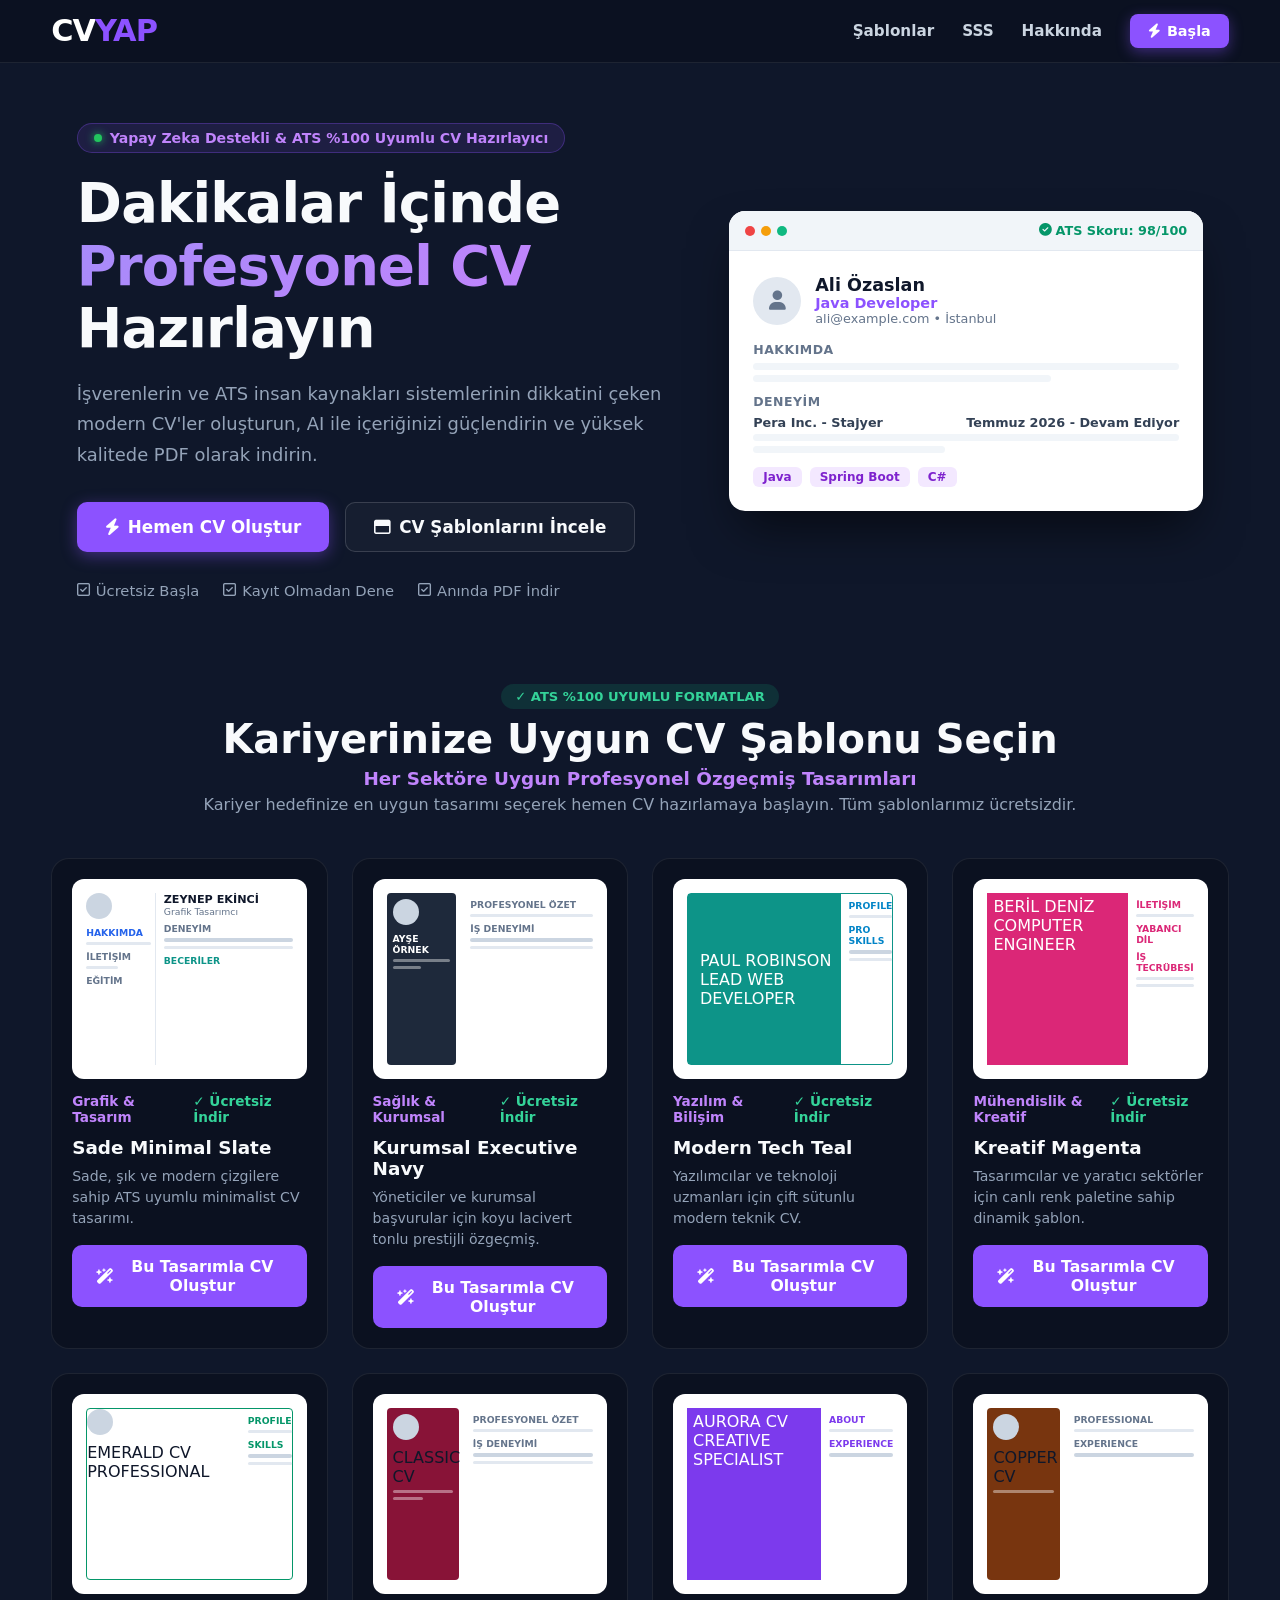
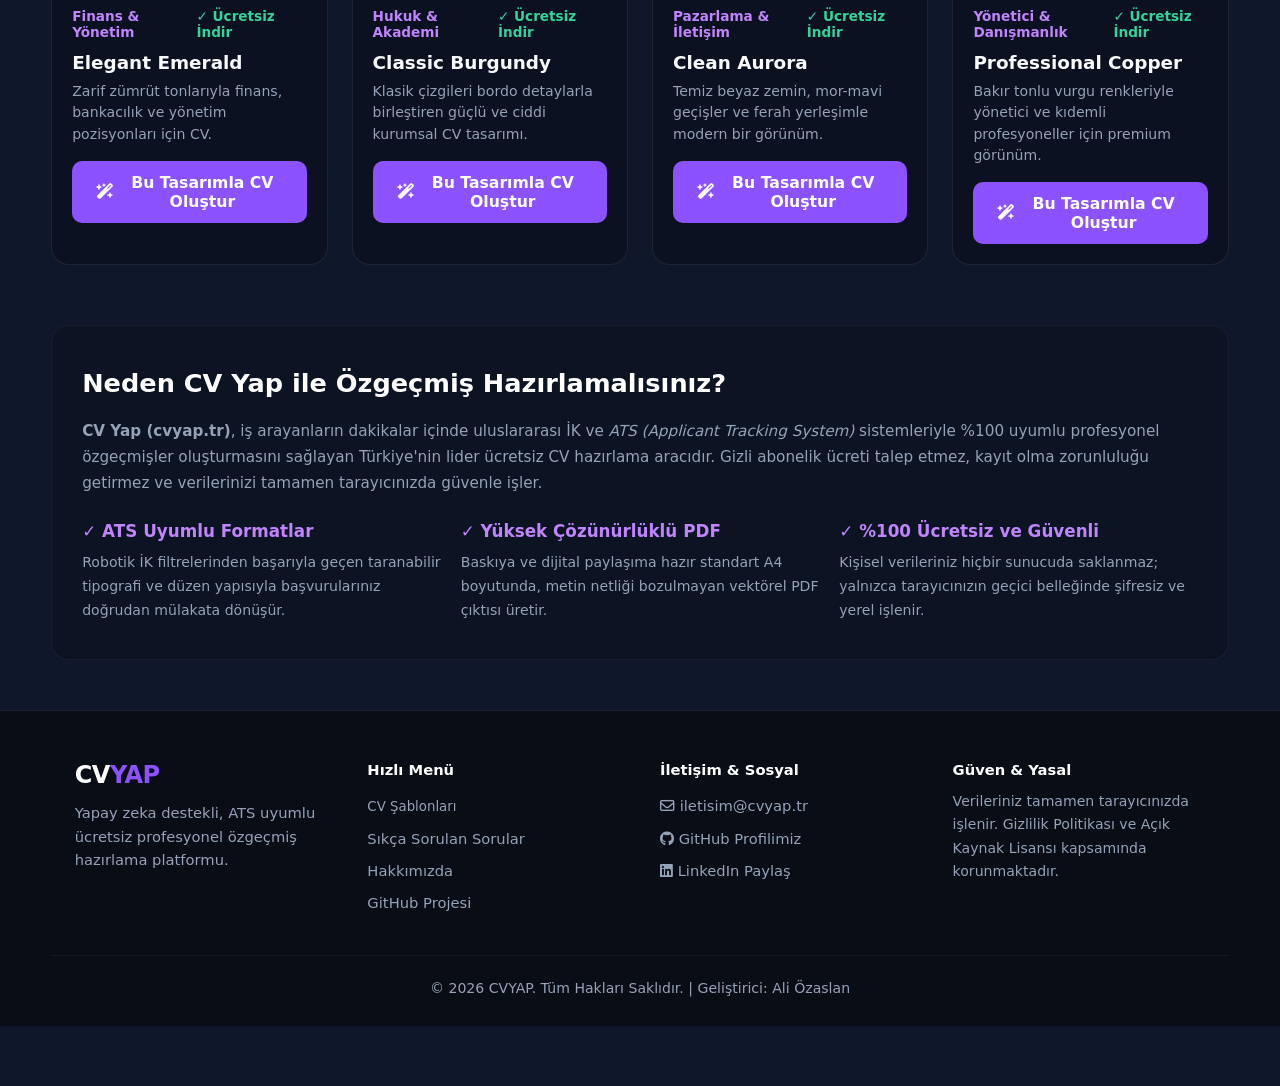
==== index.html @ e8593685 "1" ====
<html lang="tr" style="scroll-behavior: smooth;">
<head>
    <!-- Google Analytics (GA4) -->
    <script async src="https://www.googletagmanager.com/gtag/js?id=G-HSZXR4B0NV"></script>
    <script>
        window.dataLayer = window.dataLayer || [];
        function gtag(){dataLayer.push(arguments);}
        gtag('js', new Date());

        gtag('config', 'G-HSZXR4B0NV');
    </script>
    <meta charset="UTF-8">
    <meta name="viewport" content="width=device-width, initial-scale=1.0">

    <!-- GOOGLE SEO TITLE -->
    <title>CV Yap - Ücretsiz ve ATS Uyumlu Profesyonel CV Hazırlama Aracı</title>

    <!-- Favicon & App Icons -->
    <link rel="icon" type="image/png" sizes="32x32" href="logo.png?v=2055">
    <link rel="icon" type="image/png" sizes="16x16" href="logo.png?v=2055">
    <link rel="shortcut icon" href="logo.png?v=2055">
    <link rel="apple-touch-icon" sizes="180x180" href="logo.png?v=2055">

    <!-- TEMEL META & GOOGLE BOT ETİKETLERİ -->
    <meta name="description" content="CV Yap ile dakikalar içinde ATS uyumlu, modern ve profesyonel CV hazırlayın. Tamamen ücretsiz 8 farklı şablonu seçin, bilgilerinizi girin ve yüksek kalitede PDF olarak indirin.">
    <meta name="keywords" content="cv yap, cv hazırla, cv oluşturucu, ücretsiz cv hazırlama, ats uyumlu cv, özgeçmiş oluşturucu, online cv yapma, pdf cv indir, ücretsiz özgeçmiş şablonları">
    <meta name="author" content="Ali Özaslan">
    <meta name="robots" content="index, follow, max-image-preview:large, max-snippet:-1, max-video-preview:-1">
    <link rel="canonical" href="https://cvyap.tr/">

    <!-- DİL & COĞRAFİ KONUM ETİKETLERİ -->
    <meta name="language" content="Turkish">
    <meta name="geo.region" content="TR">
    <meta name="geo.placename" content="Turkey">

    <!-- OPEN GRAPH -->
    <meta property="og:type" content="website">
    <meta property="og:site_name" content="CVYAP">
    <meta property="og:title" content="CV Yap - Ücretsiz ve ATS Uyumlu Profesyonel CV Hazırlama Aracı">
    <meta property="og:description" content="Dakikalar içinde ATS uyumlu profesyonel CV'nizi ücretsiz oluşturun, canlı önizleyin ve anında yüksek çözünürlüklü PDF olarak indirin.">
    <meta property="og:url" content="https://cvyap.tr/">
    <meta property="og:image" content="https://cvyap.tr/logo.png?v=2055">
    <meta property="og:image:width" content="512">
    <meta property="og:image:height" content="512">
    <meta property="og:locale" content="tr_TR">

    <!-- TWITTER CARD -->
    <meta name="twitter:card" content="summary_large_image">
    <meta name="twitter:site" content="@cvyap">
    <meta name="twitter:title" content="CV Yap - Ücretsiz Profesyonel CV Oluşturucu">
    <meta name="twitter:description" content="Kayıt olmadan, tamamen ücretsiz ATS uyumlu profesyonel CV hazırlayın ve PDF indirin.">
    <meta name="twitter:image" content="https://cvyap.tr/logo.png?v=2055">

    <!-- JSON-LD -->
    <script type="application/ld+json">
        {
            "@context": "https://schema.org",
            "@graph": [
                {
                    "@type": "WebSite",
                    "@id": "https://cvyap.tr/#website",
                    "url": "https://cvyap.tr/",
                    "name": "CV Yap",
                    "alternateName": ["CVYAP", "CV Hazırla", "CV Oluşturucu"],
                    "description": "ATS uyumlu, modern ve ücretsiz profesyonel özgeçmiş hazırlama platformu.",
                    "inLanguage": "tr-TR"
                },
                {
                    "@type": "WebApplication",
                    "@id": "https://cvyap.tr/#webapp",
                    "name": "CV Yap - Online CV Hazırlama Aracı",
                    "url": "https://cvyap.tr/",
                    "applicationCategory": "BusinessApplication",
                    "operatingSystem": "All",
                    "browserRequirements": "Requires JavaScript. Requires HTML5.",
                    "offers": {
                        "@type": "Offer",
                        "price": "0",
                        "priceCurrency": "TRY"
                    },
                    "aggregateRating": {
                        "@type": "AggregateRating",
                        "ratingValue": "4.9",
                        "reviewCount": "128",
                        "bestRating": "5",
                        "worstRating": "1"
                    },
                    "author": {
                        "@type": "Person",
                        "name": "Ali Özaslan",
                        "url": "https://cvyap.tr/about.html"
                    }
                },
                {
                    "@type": "BreadcrumbList",
                    "itemListElement": [
                        {
                            "@type": "ListItem",
                            "position": 1,
                            "name": "Ana Sayfa",
                            "item": "https://cvyap.tr/"
                        },
                        {
                            "@type": "ListItem",
                            "position": 2,
                            "name": "CV Şablonları",
                            "item": "https://cvyap.tr/#templatesSection"
                        },
                        {
                            "@type": "ListItem",
                            "position": 3,
                            "name": "Sıkça Sorulan Sorular",
                            "item": "https://cvyap.tr/sss.html"
                        },
                        {
                            "@type": "ListItem",
                            "position": 4,
                            "name": "Hakkımızda",
                            "item": "https://cvyap.tr/about.html"
                        }
                    ]
                }
            ]
        }
    </script>

    <!-- CSS & Kütüphaneler (v=2057 ile kesin cache kırma) -->
    <link rel="stylesheet" href="style.css?v=2057">
    <link rel="stylesheet" href="https://cdnjs.cloudflare.com/ajax/libs/font-awesome/6.5.2/css/all.min.css">
    <script src="https://cdnjs.cloudflare.com/ajax/libs/html2pdf.js/0.10.1/html2pdf.bundle.min.js" defer></script>
</head>
<body>

<!-- SAYFA 1: AÇILIŞ VE ŞABLON EKRANI (LANDING PAGE) -->
<section class="landing-page active" id="landingPage">

    <!-- ÜST HEADER -->
    <header style="width: 100%; border-bottom: 1px solid rgba(255, 255, 255, 0.08); background: rgba(11, 17, 32, 0.85); backdrop-filter: blur(12px); position: sticky; top: 0; z-index: 100;">
        <div style="max-width: 1600px; width: 96%; margin: 0 auto; padding: 14px 2%; display: flex; align-items: center; justify-content: space-between;">

            <!-- Sol: CVYAP Logosu -->
            <a href="https://cvyap.tr/" style="display: flex; align-items: center; text-decoration: none; letter-spacing: -1px; line-height: 1;" title="CV Yap Ana Sayfa">
                <span style="font-size: 1.9rem; font-weight: 900; color: #ffffff;">CV</span>
                <span style="font-size: 1.9rem; font-weight: 900; color: #8c52ff;">YAP</span>
            </a>

            <!-- Sağ: Menü ve Başla Butonu -->
            <nav style="display: flex; align-items: center; gap: 28px;" aria-label="Ana Menü">
                <button type="button" onclick="document.getElementById('templatesSection').scrollIntoView({behavior: 'smooth'})" style="background: none; border: none; color: #cbd5e1; font-size: 0.95rem; font-weight: 600; cursor: pointer; transition: 0.2s; padding: 0;">Şablonlar</button>
                <a href="sss.html" style="color: #cbd5e1; text-decoration: none; font-size: 0.95rem; font-weight: 600; transition: 0.2s;">SSS</a>
                <a href="about.html" style="color: #cbd5e1; text-decoration: none; font-size: 0.95rem; font-weight: 600; transition: 0.2s;">Hakkında</a>
                <button type="button" onclick="document.getElementById('templatesSection').scrollIntoView({behavior: 'smooth'})" style="display: inline-flex; align-items: center; gap: 6px; padding: 9px 18px; border-radius: 8px; background: #8c52ff; color: #ffffff; font-size: 0.9rem; font-weight: 700; border: none; cursor: pointer; box-shadow: 0 4px 14px rgba(140, 82, 255, 0.4);">
                    <i class="fa-solid fa-bolt" aria-hidden="true"></i> Başla
                </button>
            </nav>

        </div>
    </header>

    <!-- HERO ALANI -->
    <main class="hero-section">
        <div class="hero-container">
            <div class="hero-left">
                <div class="hero-badge">
                    <span class="pulse-dot"></span> Yapay Zeka Destekli & ATS %100 Uyumlu CV Hazırlayıcı
                </div>
                <h1>Dakikalar İçinde<br><span class="text-gradient">Profesyonel CV</span><br>Hazırlayın</h1>
                <p class="hero-desc">İşverenlerin ve ATS insan kaynakları sistemlerinin dikkatini çeken modern CV'ler oluşturun, AI ile içeriğinizi güçlendirin ve yüksek kalitede PDF olarak indirin.</p>

                <div class="hero-buttons">
                    <button class="btn btn-primary btn-large" id="btnStartNow" aria-label="Hemen CV Oluşturmaya Başla">
                        <i class="fa-solid fa-bolt" aria-hidden="true"></i> Hemen CV Oluştur
                    </button>
                    <button type="button" class="btn btn-outline btn-large" onclick="document.getElementById('templatesSection').scrollIntoView({behavior: 'smooth'})" aria-label="Ücretsiz CV Şablonlarını İncele">
                        <i class="fa-regular fa-window-maximize" aria-hidden="true"></i> CV Şablonlarını İncele
                    </button>
                </div>

                <div class="hero-features">
                    <span><i class="fa-regular fa-square-check" aria-hidden="true"></i> Ücretsiz Başla</span>
                    <span><i class="fa-regular fa-square-check" aria-hidden="true"></i> Kayıt Olmadan Dene</span>
                    <span><i class="fa-regular fa-square-check" aria-hidden="true"></i> Anında PDF İndir</span>
                </div>
            </div>

            <div class="hero-right">
                <div class="mockup-window" aria-label="Örnek ATS Uyumlu CV Tasarımı">
                    <div class="mockup-header">
                        <div class="window-controls">
                            <span class="dot red"></span>
                            <span class="dot yellow"></span>
                            <span class="dot green"></span>
                        </div>
                        <div class="ats-badge-mini"><i class="fa-solid fa-check-circle" aria-hidden="true"></i> ATS Skoru: 98/100</div>
                    </div>
                    <div class="mockup-body">
                        <div class="m-profile">
                            <div class="m-avatar"><i class="fa-solid fa-user" aria-hidden="true"></i></div>
                            <div class="m-info">
                                <h4>Ali Özaslan</h4>
                                <p>Java Developer</p>
                                <span class="m-contact">ali@example.com • İstanbul</span>
                            </div>
                        </div>
                        <div class="m-section">
                            <h5>HAKKIMDA</h5>
                            <div class="m-line full"></div>
                            <div class="m-line partial"></div>
                        </div>
                        <div class="m-section">
                            <h5>DENEYİM</h5>
                            <div class="m-exp">
                                <span class="m-company">Pera Inc. - Stajyer</span>
                                <span class="m-date">Temmuz 2026 - Devam Ediyor</span>
                            </div>
                            <div class="m-line full"></div>
                            <div class="m-line partial-small"></div>
                        </div>
                        <div class="m-tags">
                            <span>Java</span><span>Spring Boot</span><span>C#</span>
                        </div>
                    </div>
                </div>
            </div>
        </div>
    </main>

    <!-- ŞABLON SEÇİM ALANI -->
    <section class="templates-section" id="templatesSection" aria-label="Ücretsiz Profesyonel CV Şablonları">
        <div class="landing-header">
            <span class="badge">✓ ATS %100 UYUMLU FORMATLAR</span>
            <h2>Kariyerinize Uygun CV Şablonu Seçin</h2>
            <p class="subtitle">Her Sektöre Uygun Profesyonel Özgeçmiş Tasarımları</p>
            <p class="desc">Kariyer hedefinize en uygun tasarımı seçerek hemen CV hazırlamaya başlayın. Tüm şablonlarımız ücretsizdir.</p>
        </div>

        <div class="template-grid">
            <!-- Şablon 1: Minimal Slate -->
            <article class="template-card" data-template="minimal-slate">
                <div class="card-preview slate-preview-mini">
                    <div class="m-card-inner">
                        <div class="m-left-col">
                            <div class="m-circle-avatar"></div>
                            <div class="m-title-block blue">HAKKIMDA</div>
                            <div class="m-stub-line"></div>
                            <div class="m-title-block">İLETİŞİM</div>
                            <div class="m-stub-line short"></div>
                            <div class="m-title-block">EĞİTİM</div>
                        </div>
                        <div class="m-right-col">
                            <div class="m-name-title">
                                <span class="m-name">ZEYNEP EKİNCİ</span>
                                <span class="m-role">Grafik Tasarımcı</span>
                            </div>
                            <div class="m-title-block">DENEYİM</div>
                            <div class="m-stub-line bold"></div>
                            <div class="m-stub-line"></div>
                            <div class="m-title-block teal">BECERİLER</div>
                            <div class="m-bar-group">
                                <div class="m-bar teal"></div>
                                <div class="m-bar teal"></div>
                            </div>
                        </div>
                    </div>
                </div>
                <div class="card-meta">
                    <span class="meta-tag">Grafik & Tasarım</span>
                    <span class="meta-status free">✓ Ücretsiz İndir</span>
                </div>
                <div class="card-info">
                    <h3>Sade Minimal Slate</h3>
                    <p>Sade, şık ve modern çizgilere sahip ATS uyumlu minimalist CV tasarımı.</p>
                    <button class="btn btn-select btn-gradient-purple" aria-label="Sade Minimal Slate ile CV Oluştur">
                        <i class="fa-solid fa-wand-magic-sparkles" aria-hidden="true"></i> Bu Tasarımla CV Oluştur
                    </button>
                </div>
            </article>

            <!-- Şablon 2: Executive Navy -->
            <article class="template-card" data-template="corporate-navy">
                <div class="card-preview navy-preview-mini">
                    <div class="m-card-inner">
                        <div class="m-dark-sidebar">
                            <div class="m-circle-avatar border"></div>
                            <span class="m-mini-name">AYŞE ÖRNEK</span>
                            <div class="m-stub-line light"></div>
                            <div class="m-stub-line light short"></div>
                        </div>
                        <div class="m-light-content">
                            <div class="m-title-block blue-underline">PROFESYONEL ÖZET</div>
                            <div class="m-stub-line"></div>
                            <div class="m-title-block blue-underline">İŞ DENEYİMİ</div>
                            <div class="m-stub-line bold"></div>
                            <div class="m-stub-line"></div>
                        </div>
                    </div>
                </div>
                <div class="card-meta">
                    <span class="meta-tag">Sağlık & Kurumsal</span>
                    <span class="meta-status free">✓ Ücretsiz İndir</span>
                </div>
                <div class="card-info">
                    <h3>Kurumsal Executive Navy</h3>
                    <p>Yöneticiler ve kurumsal başvurular için koyu lacivert tonlu prestijli özgeçmiş.</p>
                    <button class="btn btn-select btn-gradient-purple" aria-label="Kurumsal Executive Navy ile CV Oluştur">
                        <i class="fa-solid fa-wand-magic-sparkles" aria-hidden="true"></i> Bu Tasarımla CV Oluştur
                    </button>
                </div>
            </article>

            <!-- Şablon 3: Modern Tech Teal -->
            <article class="template-card" data-template="modern-tech">
                <div class="card-preview tech-preview-mini">
                    <div class="m-card-inner bordered-teal">
                        <div class="m-top-bar-teal">
                            <div class="m-avatar-square"></div>
                            <div class="m-top-info">
                                <span class="m-name white">PAUL ROBINSON</span>
                                <span class="m-role cyan">LEAD WEB DEVELOPER</span>
                            </div>
                        </div>
                        <div class="m-bottom-split">
                            <div class="m-split-left">
                                <div class="m-title-block cyan">PROFILE</div>
                                <div class="m-stub-line"></div>
                                <div class="m-title-block cyan">PRO SKILLS</div>
                                <div class="m-bar-group">
                                    <div class="m-bar cyan"></div>
                                </div>
                            </div>
                            <div class="m-split-right">
                                <div class="m-stub-line bold"></div>
                                <div class="m-stub-line"></div>
                            </div>
                        </div>
                    </div>
                </div>
                <div class="card-meta">
                    <span class="meta-tag">Yazılım & Bilişim</span>
                    <span class="meta-status free">✓ Ücretsiz İndir</span>
                </div>
                <div class="card-info">
                    <h3>Modern Tech Teal</h3>
                    <p>Yazılımcılar ve teknoloji uzmanları için çift sütunlu modern teknik CV.</p>
                    <button class="btn btn-select btn-gradient-purple" aria-label="Modern Tech Teal ile CV Oluştur">
                        <i class="fa-solid fa-wand-magic-sparkles" aria-hidden="true"></i> Bu Tasarımla CV Oluştur
                    </button>
                </div>
            </article>

            <!-- Şablon 4: Kreatif Magenta -->
            <article class="template-card" data-template="creative-magenta">
                <div class="card-preview magenta-preview-mini">
                    <div class="m-card-inner">
                        <div class="m-top-header-magenta">
                            <span class="m-name white">BERİL DENİZ</span>
                            <span class="m-role light-pink">COMPUTER ENGINEER</span>
                            <div class="m-avatar-top-right"></div>
                        </div>
                        <div class="m-magenta-body">
                            <div class="m-mag-left">
                                <div class="m-title-block pink">İLETİŞİM</div>
                                <div class="m-stub-line pink"></div>
                                <div class="m-title-block pink">YABANCI DİL</div>
                            </div>
                            <div class="m-mag-right">
                                <div class="m-title-block pink">İŞ TECRÜBESİ</div>
                                <div class="m-stub-line"></div>
                                <div class="m-stub-line"></div>
                            </div>
                        </div>
                    </div>
                </div>
                <div class="card-meta">
                    <span class="meta-tag">Mühendislik & Kreatif</span>
                    <span class="meta-status free">✓ Ücretsiz İndir</span>
                </div>
                <div class="card-info">
                    <h3>Kreatif Magenta</h3>
                    <p>Tasarımcılar ve yaratıcı sektörler için canlı renk paletine sahip dinamik şablon.</p>
                    <button class="btn btn-select btn-gradient-purple" aria-label="Kreatif Magenta ile CV Oluştur">
                        <i class="fa-solid fa-wand-magic-sparkles" aria-hidden="true"></i> Bu Tasarımla CV Oluştur
                    </button>
                </div>
            </article>

            <!-- Şablon 5: Elegant Emerald -->
            <article class="template-card" data-template="elegant-emerald">
                <div class="card-preview emerald-preview-mini">
                    <div class="m-card-inner bordered-emerald">
                        <div class="m-top-bar-emerald">
                            <div class="m-circle-avatar emerald"></div>
                            <div class="m-top-info">
                                <span class="m-name emerald-dark">EMERALD CV</span>
                                <span class="m-role emerald-light">PROFESSIONAL</span>
                            </div>
                        </div>
                        <div class="m-bottom-split">
                            <div class="m-split-left">
                                <div class="m-title-block emerald">PROFILE</div>
                                <div class="m-stub-line"></div>
                                <div class="m-title-block emerald">SKILLS</div>
                                <div class="m-bar-group"><div class="m-bar emerald"></div></div>
                            </div>
                            <div class="m-split-right">
                                <div class="m-stub-line bold"></div>
                                <div class="m-stub-line"></div>
                            </div>
                        </div>
                    </div>
                </div>
                <div class="card-meta">
                    <span class="meta-tag">Finans & Yönetim</span>
                    <span class="meta-status free">✓ Ücretsiz İndir</span>
                </div>
                <div class="card-info">
                    <h3>Elegant Emerald</h3>
                    <p>Zarif zümrüt tonlarıyla finans, bankacılık ve yönetim pozisyonları için CV.</p>
                    <button class="btn btn-select btn-gradient-purple" aria-label="Elegant Emerald ile CV Oluştur">
                        <i class="fa-solid fa-wand-magic-sparkles" aria-hidden="true"></i> Bu Tasarımla CV Oluştur
                    </button>
                </div>
            </article>

            <!-- Şablon 6: Classic Burgundy -->
            <article class="template-card" data-template="classic-burgundy">
                <div class="card-preview burgundy-preview-mini">
                    <div class="m-card-inner">
                        <div class="m-burgundy-sidebar">
                            <div class="m-circle-avatar border"></div>
                            <span class="m-mini-name">CLASSIC CV</span>
                            <div class="m-stub-line light"></div>
                            <div class="m-stub-line light short"></div>
                        </div>
                        <div class="m-light-content">
                            <div class="m-title-block burgundy-underline">PROFESYONEL ÖZET</div>
                            <div class="m-stub-line"></div>
                            <div class="m-title-block burgundy-underline">İŞ DENEYİMİ</div>
                            <div class="m-stub-line bold"></div>
                            <div class="m-stub-line"></div>
                        </div>
                    </div>
                </div>
                <div class="card-meta">
                    <span class="meta-tag">Hukuk & Akademi</span>
                    <span class="meta-status free">✓ Ücretsiz İndir</span>
                </div>
                <div class="card-info">
                    <h3>Classic Burgundy</h3>
                    <p>Klasik çizgileri bordo detaylarla birleştiren güçlü ve ciddi kurumsal CV tasarımı.</p>
                    <button class="btn btn-select btn-gradient-purple" aria-label="Classic Burgundy ile CV Oluştur">
                        <i class="fa-solid fa-wand-magic-sparkles" aria-hidden="true"></i> Bu Tasarımla CV Oluştur
                    </button>
                </div>
            </article>

            <!-- Şablon 7: Clean Aurora -->
            <article class="template-card" data-template="clean-aurora">
                <div class="card-preview aurora-preview-mini">
                    <div class="m-card-inner">
                        <div class="m-top-header-aurora">
                            <span class="m-name white">AURORA CV</span>
                            <span class="m-role light-purple">CREATIVE SPECIALIST</span>
                            <div class="m-avatar-top-right"></div>
                        </div>
                        <div class="m-aurora-body">
                            <div class="m-mag-left">
                                <div class="m-title-block aurora">ABOUT</div>
                                <div class="m-stub-line"></div>
                            </div>
                            <div class="m-mag-right">
                                <div class="m-title-block aurora">EXPERIENCE</div>
                                <div class="m-stub-line bold"></div>
                            </div>
                        </div>
                    </div>
                </div>
                <div class="card-meta">
                    <span class="meta-tag">Pazarlama & İletişim</span>
                    <span class="meta-status free">✓ Ücretsiz İndir</span>
                </div>
                <div class="card-info">
                    <h3>Clean Aurora</h3>
                    <p>Temiz beyaz zemin, mor-mavi geçişler ve ferah yerleşimle modern bir görünüm.</p>
                    <button class="btn btn-select btn-gradient-purple" aria-label="Clean Aurora ile CV Oluştur">
                        <i class="fa-solid fa-wand-magic-sparkles" aria-hidden="true"></i> Bu Tasarımla CV Oluştur
                    </button>
                </div>
            </article>

            <!-- Şablon 8: Professional Copper -->
            <article class="template-card" data-template="professional-copper">
                <div class="card-preview copper-preview-mini">
                    <div class="m-card-inner">
                        <div class="m-copper-sidebar">
                            <div class="m-circle-avatar border"></div>
                            <span class="m-mini-name">COPPER CV</span>
                            <div class="m-stub-line light"></div>
                        </div>
                        <div class="m-light-content">
                            <div class="m-title-block copper-underline">PROFESSIONAL</div>
                            <div class="m-stub-line"></div>
                            <div class="m-title-block copper-underline">EXPERIENCE</div>
                            <div class="m-stub-line bold"></div>
                        </div>
                    </div>
                </div>
                <div class="card-meta">
                    <span class="meta-tag">Yönetici & Danışmanlık</span>
                    <span class="meta-status free">✓ Ücretsiz İndir</span>
                </div>
                <div class="card-info">
                    <h3>Professional Copper</h3>
                    <p>Bakır tonlu vurgu renkleriyle yönetici ve kıdemli profesyoneller için premium görünüm.</p>
                    <button class="btn btn-select btn-gradient-purple" aria-label="Professional Copper ile CV Oluştur">
                        <i class="fa-solid fa-wand-magic-sparkles" aria-hidden="true"></i> Bu Tasarımla CV Oluştur
                    </button>
                </div>
            </article>
        </div>
    </section>

    <!-- GOOGLE İÇİN SEO REHBER ALANI -->
    <section style="max-width: 1600px; width: 96%; margin: 60px auto 40px; padding: 0 2%; color: #94a3b8; font-size: 0.95rem; line-height: 1.7;" aria-label="CV Hazırlama Rehberi">
        <div style="background: rgba(11, 17, 32, 0.6); border: 1px solid rgba(255, 255, 255, 0.05); border-radius: 18px; padding: 36px 30px;">
            <h2 style="font-size: 1.6rem; color: #ffffff; margin-bottom: 14px; font-weight: 800;">Neden CV Yap ile Özgeçmiş Hazırlamalısınız?</h2>
            <p style="margin-bottom: 16px;">
                <strong>CV Yap (cvyap.tr)</strong>, iş arayanların dakikalar içinde uluslararası İK ve <em>ATS (Applicant Tracking System)</em> sistemleriyle %100 uyumlu profesyonel özgeçmişler oluşturmasını sağlayan Türkiye'nin lider ücretsiz CV hazırlama aracıdır. Gizli abonelik ücreti talep etmez, kayıt olma zorunluluğu getirmez ve verilerinizi tamamen tarayıcınızda güvenle işler.
            </p>
            <div style="display: grid; grid-template-columns: repeat(auto-fit, minmax(280px, 1fr)); gap: 20px; margin-top: 20px;">
                <div>
                    <h3 style="color: #c084fc; font-size: 1.05rem; font-weight: 700; margin-bottom: 6px;">✓ ATS Uyumlu Formatlar</h3>
                    <p style="font-size: 0.88rem;">Robotik İK filtrelerinden başarıyla geçen taranabilir tipografi ve düzen yapısıyla başvurularınız doğrudan mülakata dönüşür.</p>
                </div>
                <div>
                    <h3 style="color: #c084fc; font-size: 1.05rem; font-weight: 700; margin-bottom: 6px;">✓ Yüksek Çözünürlüklü PDF</h3>
                    <p style="font-size: 0.88rem;">Baskıya ve dijital paylaşıma hazır standart A4 boyutunda, metin netliği bozulmayan vektörel PDF çıktısı üretir.</p>
                </div>
                <div>
                    <h3 style="color: #c084fc; font-size: 1.05rem; font-weight: 700; margin-bottom: 6px;">✓ %100 Ücretsiz ve Güvenli</h3>
                    <p style="font-size: 0.88rem;">Kişisel verileriniz hiçbir sunucuda saklanmaz; yalnızca tarayıcınızın geçici belleğinde şifresiz ve yerel işlenir.</p>
                </div>
            </div>
        </div>
    </section>

    <!-- ALT BİLGİ (FOOTER) -->
    <footer id="footerSection" style="background: #090d16; border-top: 1px solid rgba(255, 255, 255, 0.08); padding: 50px 4% 30px; color: #94a3b8; font-size: 0.92rem; margin-top: 50px;">
        <div style="max-width: 1600px; width: 96%; margin: 0 auto; display: grid; grid-template-columns: repeat(auto-fit, minmax(240px, 1fr)); gap: 40px; margin-bottom: 35px;">
            <div>
                <div style="font-size: 1.5rem; font-weight: 900; letter-spacing: -0.5px; margin-bottom: 12px;">
                    <span style="color: #ffffff;">CV</span><span style="color: #8c52ff;">YAP</span>
                </div>
                <p style="line-height: 1.6;">Yapay zeka destekli, ATS uyumlu ücretsiz profesyonel özgeçmiş hazırlama platformu.</p>
            </div>
            <div>
                <div style="font-weight: 700; color: #fff; margin-bottom: 12px;">Hızlı Menü</div>
                <ul style="list-style: none; padding: 0; line-height: 2.2;">
                    <li><button type="button" onclick="document.getElementById('templatesSection').scrollIntoView({behavior: 'smooth'})" style="background: none; border: none; color: #94a3b8; padding: 0; cursor: pointer;">CV Şablonları</button></li>
                    <li><a href="sss.html" style="color: #94a3b8; text-decoration: none;">Sıkça Sorulan Sorular</a></li>
                    <li><a href="about.html" style="color: #94a3b8; text-decoration: none;">Hakkımızda</a></li>
                    <li><a href="https://github.com/Aliiozaslann/cvolusturucu" target="_blank" rel="noopener noreferrer" style="color: #94a3b8; text-decoration: none;">GitHub Projesi</a></li>
                </ul>
            </div>
            <div>
                <div style="font-weight: 700; color: #fff; margin-bottom: 12px;">İletişim & Sosyal</div>
                <ul style="list-style: none; padding: 0; line-height: 2.2;">
                    <li><i class="fa-regular fa-envelope" aria-hidden="true"></i> iletisim@cvyap.tr</li>
                    <li><a href="https://github.com/Aliiozaslann" target="_blank" rel="noopener noreferrer" style="color: #94a3b8; text-decoration: none;"><i class="fa-brands fa-github" aria-hidden="true"></i> GitHub Profilimiz</a></li>
                    <li><a href="https://www.linkedin.com" target="_blank" rel="noopener noreferrer" style="color: #94a3b8; text-decoration: none;"><i class="fa-brands fa-linkedin" aria-hidden="true"></i> LinkedIn Paylaş</a></li>
                </ul>
            </div>
            <div>
                <div style="font-weight: 700; color: #fff; margin-bottom: 12px;">Güven & Yasal</div>
                <p style="font-size: 0.88rem; line-height: 1.65;">Verileriniz tamamen tarayıcınızda işlenir. Gizlilik Politikası ve Açık Kaynak Lisansı kapsamında korunmaktadır.</p>
            </div>
        </div>
        <div style="border-top: 1px solid rgba(255,255,255,0.05); padding-top: 24px; text-align: center; font-size: 0.88rem;">
            &copy; 2026 CVYAP. Tüm Hakları Saklıdır. | Geliştirici: Ali Özaslan
        </div>
    </footer>
</section>

<!-- SAYFA 2: EDİTÖR ÇALIŞMA ALANI -->
<main class="workspace" id="editorWorkspace">
    <aside class="editor-panel">
        <div class="panel-header">
            <!-- ANA SAYFAYA DÖNÜŞ BUTONU -->
            <div style="display: flex; align-items: center; justify-content: space-between; margin-bottom: 14px;">
                <button type="button" id="btnBackToHome" style="background: rgba(255, 255, 255, 0.06); border: 1px solid rgba(255, 255, 255, 0.12); color: #cbd5e1; padding: 6px 14px; border-radius: 8px; font-size: 0.84rem; font-weight: 600; cursor: pointer; display: inline-flex; align-items: center; gap: 6px; transition: 0.2s;">
                    <i class="fa-solid fa-arrow-left"></i> Ana Sayfaya Dön
                </button>
                <span style="font-size: 1.15rem; font-weight: 900; letter-spacing: -0.5px;">
                    <span style="color: #ffffff;">CV</span><span style="color: #8c52ff;">YAP</span>
                </span>
            </div>
            <h2>CV Hazırlama</h2>
            <p>8 Adımlı Canlı Düzenleyici</p>
            <div class="warning-box">
                <i class="fa-solid fa-info" aria-hidden="true"></i> Verileriniz tarayıcıda saklanır. Lütfen PDF olarak indirin.
            </div>
        </div>

        <div class="progress-container">
            <div class="progress-text">
                <span>İlerleme</span>
                <span class="progress-percentage" id="progressText">Adım 1 / 8</span>
            </div>
            <div class="progress-bar">
                <div class="progress-fill" id="progressBar" style="width: 12.5%;"></div>
            </div>
        </div>

        <div class="step-tabs">
            <button class="step-tab active" data-step="1">1. Kişi</button>
            <button class="step-tab" data-step="2">2. Proje</button>
            <button class="step-tab" data-step="3">3. Eğitim</button>
            <button class="step-tab" data-step="4">4. Deneyim</button>
            <button class="step-tab" data-step="5">5. Beceri</button>
            <button class="step-tab" data-step="6">6. Sertifika</button>
            <button class="step-tab" data-step="7">7. Dil</button>
            <button class="step-tab" data-step="8">8. Özet</button>
        </div>

        <div class="form-section">
            <!-- Adım 1: Kişisel Bilgiler -->
            <div class="step-content active" id="step-1">
                <h3><i class="fa-regular fa-user" aria-hidden="true"></i> Kişisel Bilgiler</h3>
                <div class="form-group">
                    <label for="inputPhoto">Profil Fotoğrafı</label>
                    <input type="file" id="inputPhoto" accept="image/*" style="padding: 6px; cursor: pointer;">
                </div>
                <div class="form-grid">
                    <div class="form-group">
                        <label for="inputName">Ad *</label>
                        <input type="text" id="inputName" value="" placeholder="Deniz">
                    </div>
                    <div class="form-group">
                        <label for="inputSurname">Soyad *</label>
                        <input type="text" id="inputSurname" value="" placeholder="Kuş">
                    </div>
                </div>
                <div class="form-group">
                    <label for="inputTitle">Profesyonel Unvan *</label>
                    <input type="text" id="inputTitle" value="" placeholder="Yazılım Mühendisi">
                </div>
                <div class="form-grid">
                    <div class="form-group">
                        <label for="inputEmail">E-Posta *</label>
                        <input type="email" id="inputEmail" value="" placeholder="denizkus@example.com">
                        <span id="emailError" class="validation-error">Geçerli bir e-posta adresi girin (örn: isim@domain.com)</span>
                    </div>
                    <div class="form-group">
                        <label for="inputPhone">Telefon *</label>
                        <input type="text" id="inputPhone" value="" placeholder="+90 555 123 45 67">
                        <span id="phoneError" class="validation-error">Geçerli bir telefon numarası girin</span>
                    </div>
                </div>
                <div class="form-group">
                    <label for="inputLocation">Şehir / Lokasyon</label>
                    <input type="text" id="inputLocation" value="" placeholder="Adana, Türkiye">
                </div>
            </div>

            <!-- Adım 2: Projeler -->
            <div class="step-content" id="step-2">
                <h3><i class="fa-solid fa-code" aria-hidden="true"></i> Projeler</h3>
                <div id="projectsContainer"></div>
                <button class="btn btn-outline" id="btnAddProject" style="width: 100%; justify-content: center; margin-top: 10px;">
                    <i class="fa-solid fa-plus" aria-hidden="true"></i> Yeni Proje Ekle
                </button>
            </div>

            <!-- Adım 3: Eğitim -->
            <div class="step-content" id="step-3">
                <h3><i class="fa-solid fa-graduation-cap" aria-hidden="true"></i> Eğitim</h3>
                <div id="educationContainer"></div>
                <button class="btn btn-outline" id="btnAddEducation" style="width: 100%; justify-content: center; margin-top: 10px;">
                    <i class="fa-solid fa-plus" aria-hidden="true"></i> Yeni Eğitim Ekle
                </button>
            </div>

            <!-- Adım 4: İş Deneyimi -->
            <div class="step-content" id="step-4">
                <h3><i class="fa-solid fa-briefcase" aria-hidden="true"></i> İş Deneyimi</h3>
                <div id="experienceContainer"></div>
                <button class="btn btn-outline" id="btnAddExperience" style="width: 100%; justify-content: center; margin-top: 10px;">
                    <i class="fa-solid fa-plus" aria-hidden="true"></i> Yeni İş Deneyimi Ekle
                </button>
            </div>

            <!-- Adım 5: Beceriler -->
            <div class="step-content" id="step-5">
                <h3><i class="fa-solid fa-star" aria-hidden="true"></i> Beceriler</h3>
                <div class="form-group">
                    <label for="inputSkills">Beceriler (Virgülle ayırın)</label>
                    <input type="text" id="inputSkills" value="" placeholder="JavaScript, React, Node.js, Python">
                </div>
            </div>

            <!-- Adım 6: Sertifikalar -->
            <div class="step-content" id="step-6">
                <h3><i class="fa-solid fa-certificate" aria-hidden="true"></i> Sertifikalar</h3>
                <div class="form-group">
                    <label for="inputCert">Sertifika / Katılım (Virgülle ayırın)</label>
                    <input type="text" id="inputCert" value="" placeholder="AWS Certified, Agile Scrum Master">
                </div>
            </div>

            <!-- Adım 7: Diller -->
            <div class="step-content" id="step-7">
                <h3><i class="fa-solid fa-language" aria-hidden="true"></i> Yabancı Diller</h3>
                <div class="form-group">
                    <label for="inputLangs">Bildiğiniz Diller (Virgülle ayırın)</label>
                    <input type="text" id="inputLangs" value="" placeholder="Türkçe (Ana Dil), İngilizce (C1)">
                </div>
            </div>

            <!-- Adım 8: Özet -->
            <div class="step-content" id="step-8">
                <h3><i class="fa-solid fa-align-left" aria-hidden="true"></i> Hakkımda / Özet</h3>
                <div class="form-group">
                    <label for="inputAbout">Özet Metni</label>
                    <textarea id="inputAbout" rows="5" placeholder="Modern web teknolojileri üzerine uzmanlaşmış, yenilikçi projelere imza atmayı seven yazılım mühendisi."></textarea>
                </div>
            </div>

            <div class="form-navigation">
                <button class="btn btn-secondary" id="btnPrev">
                    <i class="fa-solid fa-chevron-left" aria-hidden="true"></i> Geri
                </button>
                <button class="btn btn-primary" id="btnNext">
                    Devam <i class="fa-solid fa-chevron-right" aria-hidden="true"></i>
                </button>
            </div>
        </div>
    </aside>

    <!-- SAĞ PANEL: ÖNİZLEME -->
    <section class="preview-panel">
        <div class="preview-toolbar">
            <div class="template-selector">
                <label for="templateSelect">Şablon:</label>
                <select id="templateSelect" class="dark-select">
                    <option value="minimal-slate">Minimal Slate</option>
                    <option value="corporate-navy">Kurumsal Navy</option>
                    <option value="modern-tech">Modern Tech</option>
                    <option value="creative-magenta">Kreatif Magenta</option>
                    <option value="elegant-emerald">Elegant Emerald</option>
                    <option value="classic-burgundy">Classic Burgundy</option>
                    <option value="clean-aurora">Clean Aurora</option>
                    <option value="professional-copper">Professional Copper</option>
                </select>
            </div>
            <div class="zoom-controls">
                <span>Boyut:</span>
                <button class="btn btn-zoom">Sığdır</button>
                <button class="btn btn-zoom">75%</button>
                <button class="btn btn-zoom active">100%</button>
            </div>
        </div>

        <div class="action-bar">
            <div class="ats-score">
                <i class="fa-solid fa-check-circle" aria-hidden="true"></i> ATS: <span class="text-green">98.4/100</span>
            </div>
            <button class="btn btn-primary" id="downloadPdf">
                <i class="fa-solid fa-download" aria-hidden="true"></i> PDF İndir
            </button>
        </div>

        <div class="canvas-container">
            <div class="a4-paper minimal-slate" id="cvCanvas">
                <aside class="cv-sidebar">
                    <div class="profile-box">
                        <div class="avatar-placeholder" id="avatarContainer">
                            <i class="fa-solid fa-user" id="defaultAvatarIcon" aria-hidden="true"></i>
                            <img id="renderPhoto" src="" alt="Profil" style="display: none; width: 100%; height: 100%; object-fit: cover;">
                        </div>
                    </div>

                    <div class="cv-section">
                        <h3>İLETİŞİM</h3>
                        <hr>
                        <div class="contact-list">
                            <p id="renderPhone"><i class="fa-solid fa-phone" aria-hidden="true"></i> +90 555 123 45 67</p>
                            <p id="renderEmail"><i class="fa-solid fa-envelope" aria-hidden="true"></i> denizkus@example.com</p>
                            <p id="renderLocation"><i class="fa-solid fa-location-dot" aria-hidden="true"></i> Adana, Türkiye</p>
                        </div>
                    </div>

                    <div class="cv-section">
                        <h3>BECERİLER</h3>
                        <hr>
                        <ul id="renderSkills"></ul>
                    </div>

                    <div class="cv-section">
                        <h3>DİLLER</h3>
                        <hr>
                        <ul id="renderLangs"></ul>
                    </div>

                    <div class="cv-section">
                        <h3>SERTİFİKALAR</h3>
                        <hr>
                        <ul id="renderCert"></ul>
                    </div>
                </aside>

                <main class="cv-main-content">
                    <header class="cv-main-header">
                        <div id="renderFullName" style="font-size: 1.8rem; font-weight: 800; text-transform: uppercase;">DENİZ KUŞ</div>
                        <div id="renderTitle" style="font-size: 1.1rem; color: #64748b; font-weight: 600;">Yazılım Mühendisi</div>
                    </header>

                    <div class="cv-section">
                        <h3>HAKKIMDA</h3>
                        <hr>
                        <p id="renderAbout">Modern web teknolojileri üzerine uzmanlaşmış, yenilikçi projelere imza atmayı seven yazılım mühendisi.</p>
                    </div>

                    <div class="cv-section">
                        <h3>EĞİTİM</h3>
                        <hr>
                        <div id="renderEducationList"></div>
                    </div>

                    <div class="cv-section">
                        <h3>İŞ DENEYİMİ</h3>
                        <hr>
                        <div id="renderExperienceList"></div>
                    </div>

                    <div class="cv-section">
                        <h3>PROJELER</h3>
                        <hr>
                        <div id="renderProjectList"></div>
                    </div>
                </main>
            </div>
        </div>
    </section>
</main>

<script src="app.js"></script>
</body>
</html>
---- style.css ----
/* ==========================================================================
   CV YAP - GENEL RESET & DEĞİŞKENLER
   ========================================================================== */
:root {
    --bg-dark: #0f172a;
    --bg-card: #1e293b;
    --bg-card-dark: #0b1120;
    --primary: #8c52ff;
    --primary-hover: #7b3fe4;
    --accent: #6366f1;
    --text-main: #f8fafc;
    --text-muted: #94a3b8;
    --border-color: rgba(255, 255, 255, 0.08);
}

* {
    margin: 0;
    padding: 0;
    box-sizing: border-box;
    font-family: 'Segoe UI', system-ui, -apple-system, BlinkMacSystemFont, Roboto, sans-serif;
}

html, body {
    background-color: var(--bg-dark);
    color: var(--text-main);
    min-height: 100%;
    overflow-x: hidden;
    overflow-y: auto;
}

/* ==========================================================================
   AÇILIŞ SAYFASI (LANDING PAGE)
   ========================================================================== */
.landing-page {
    display: none;
    width: 100%;
    min-height: 100vh;
    padding-bottom: 60px;
}

.landing-page.active {
    display: block;
}

.hero-section {
    padding: 60px 4% 40px;
    max-width: 1600px;
    width: 96%;
    margin: 0 auto;
}

.hero-container {
    display: grid;
    grid-template-columns: 1.25fr 1fr;
    gap: 60px;
    align-items: center;
}

.hero-badge {
    display: inline-flex;
    align-items: center;
    gap: 8px;
    background: rgba(140, 82, 255, 0.12);
    border: 1px solid rgba(140, 82, 255, 0.3);
    color: #c084fc;
    padding: 6px 16px;
    border-radius: 999px;
    font-size: 0.88rem;
    font-weight: 600;
    margin-bottom: 20px;
}

.pulse-dot {
    width: 8px;
    height: 8px;
    background-color: #22c55e;
    border-radius: 50%;
    box-shadow: 0 0 8px #22c55e;
}

.hero-left h1 {
    font-size: 3.4rem;
    line-height: 1.15;
    font-weight: 900;
    margin-bottom: 18px;
    letter-spacing: -0.8px;
}

.text-gradient {
    background: linear-gradient(135deg, #a78bfa, #c084fc);
    -webkit-background-clip: text;
    -webkit-text-fill-color: transparent;
}

.hero-desc {
    font-size: 1.12rem;
    line-height: 1.7;
    color: var(--text-muted);
    margin-bottom: 32px;
    max-width: 640px;
}

.hero-buttons {
    display: flex;
    gap: 16px;
    margin-bottom: 30px;
    flex-wrap: wrap;
}

.btn {
    display: inline-flex;
    align-items: center;
    justify-content: center;
    gap: 8px;
    padding: 12px 24px;
    border-radius: 10px;
    font-size: 0.98rem;
    font-weight: 700;
    cursor: pointer;
    text-decoration: none;
    transition: all 0.2s ease;
    border: none;
}

.btn-large {
    padding: 14px 28px;
    font-size: 1.05rem;
}

.btn-primary {
    background: #8c52ff;
    color: #ffffff;
    box-shadow: 0 4px 16px rgba(140, 82, 255, 0.4);
}

.btn-primary:hover {
    background: var(--primary-hover);
    transform: translateY(-2px);
    box-shadow: 0 6px 20px rgba(140, 82, 255, 0.5);
}

.btn-outline {
    background: rgba(255, 255, 255, 0.03);
    color: var(--text-main);
    border: 1px solid rgba(255, 255, 255, 0.15);
}

.btn-outline:hover {
    background: rgba(255, 255, 255, 0.08);
    border-color: rgba(255, 255, 255, 0.3);
}

.btn-gradient-purple {
    background: #8c52ff;
    color: #fff;
    width: 100%;
}
.btn-gradient-purple:hover {
    background: #7b3fe4;
}

.hero-features {
    display: flex;
    gap: 24px;
    color: var(--text-muted);
    font-size: 0.92rem;
    flex-wrap: wrap;
}

.hero-features span {
    display: flex;
    align-items: center;
    gap: 6px;
}

/* Mockup */
.mockup-window {
    background: #ffffff;
    border-radius: 16px;
    box-shadow: 0 25px 50px -12px rgba(0, 0, 0, 0.6);
    overflow: hidden;
    color: #0f172a;
    width: 100%;
    max-width: 580px;
    margin-left: auto;
}

.mockup-header {
    background: #f1f5f9;
    padding: 12px 16px;
    display: flex;
    justify-content: space-between;
    align-items: center;
    border-bottom: 1px solid #e2e8f0;
}

.window-controls {
    display: flex;
    gap: 6px;
}

.dot {
    width: 10px;
    height: 10px;
    border-radius: 50%;
}
.dot.red { background-color: #ef4444; }
.dot.yellow { background-color: #f59e0b; }
.dot.green { background-color: #10b981; }

.ats-badge-mini {
    font-size: 0.8rem;
    font-weight: 700;
    color: #059669;
    display: flex;
    align-items: center;
    gap: 4px;
}

.mockup-body {
    padding: 24px;
}

.m-profile {
    display: flex;
    gap: 14px;
    align-items: center;
    margin-bottom: 16px;
}

.m-avatar {
    width: 48px;
    height: 48px;
    border-radius: 50%;
    background: #e2e8f0;
    display: flex;
    align-items: center;
    justify-content: center;
    color: #64748b;
    font-size: 1.2rem;
}

.m-info h4 {
    font-size: 1.1rem;
    color: #0f172a;
    font-weight: 700;
}

.m-info p {
    font-size: 0.9rem;
    color: #8c52ff;
    font-weight: 600;
}

.m-contact {
    font-size: 0.8rem;
    color: #64748b;
}

.m-section h5 {
    font-size: 0.78rem;
    color: #64748b;
    letter-spacing: 0.5px;
    margin: 12px 0 6px;
    font-weight: 700;
}

.m-line {
    height: 7px;
    background: #f1f5f9;
    border-radius: 4px;
    margin-bottom: 5px;
}
.m-line.full { width: 100%; }
.m-line.partial { width: 70%; }
.m-line.partial-small { width: 45%; }

.m-exp {
    display: flex;
    justify-content: space-between;
    font-size: 0.8rem;
    color: #334155;
    font-weight: 600;
    margin-bottom: 4px;
}

.m-tags {
    display: flex;
    gap: 8px;
    margin-top: 14px;
}

.m-tags span {
    background: #f3e8ff;
    color: #7e22ce;
    padding: 3px 10px;
    border-radius: 6px;
    font-size: 0.75rem;
    font-weight: 700;
}

/* Şablon Grid */
.templates-section {
    max-width: 1600px;
    width: 96%;
    margin: 50px auto;
    padding: 0 2%;
}

.landing-header {
    text-align: center;
    margin-bottom: 44px;
}

.landing-header .badge {
    background: rgba(16, 185, 129, 0.15);
    color: #34d399;
    padding: 5px 14px;
    border-radius: 999px;
    font-size: 0.82rem;
    font-weight: 700;
}

.landing-header h2 {
    font-size: 2.5rem;
    font-weight: 900;
    margin: 12px 0 6px;
}

.landing-header .subtitle {
    color: #c084fc;
    font-weight: 700;
    font-size: 1.15rem;
}

.landing-header .desc {
    color: var(--text-muted);
    font-size: 1rem;
    margin-top: 6px;
}

.template-grid {
    display: grid;
    grid-template-columns: repeat(4, 1fr);
    gap: 24px;
}

.template-card {
    background: #0b1120;
    border: 1px solid var(--border-color);
    border-radius: 18px;
    padding: 20px;
    display: flex;
    flex-direction: column;
    transition: transform 0.2s ease, border-color 0.2s ease, box-shadow 0.2s ease;
}

.template-card:hover {
    transform: translateY(-5px);
    border-color: rgba(140, 82, 255, 0.5);
    box-shadow: 0 12px 28px -8px rgba(140, 82, 255, 0.25);
}

.card-preview {
    height: 200px;
    background: #ffffff;
    border-radius: 12px;
    overflow: hidden;
    padding: 14px;
    color: #0f172a;
    margin-bottom: 14px;
}

.card-meta {
    display: flex;
    justify-content: space-between;
    align-items: center;
    margin-bottom: 12px;
    font-size: 0.85rem;
}

.meta-tag {
    color: #c084fc;
    font-weight: 700;
}

.meta-status.free {
    color: #34d399;
    font-weight: 700;
}

.card-info h3 {
    font-size: 1.15rem;
    font-weight: 800;
    margin-bottom: 8px;
}

.card-info p {
    font-size: 0.88rem;
    color: var(--text-muted);
    line-height: 1.5;
    margin-bottom: 16px;
    min-height: 42px;
}

.m-card-inner {
    display: flex;
    height: 100%;
    gap: 8px;
}

.m-left-col {
    width: 35%;
    border-right: 1px solid #e2e8f0;
    padding-right: 4px;
}

.m-right-col {
    width: 65%;
}

.m-circle-avatar {
    width: 26px;
    height: 26px;
    border-radius: 50%;
    background: #cbd5e1;
    margin-bottom: 8px;
}

.m-title-block {
    font-size: 0.58rem;
    font-weight: 800;
    color: #64748b;
    margin-top: 6px;
}
.m-title-block.blue { color: #2563eb; }
.m-title-block.teal { color: #0d9488; }
.m-title-block.cyan { color: #0284c7; }
.m-title-block.pink { color: #db2777; }
.m-title-block.emerald { color: #059669; }
.m-title-block.aurora { color: #7c3aed; }

.m-stub-line {
    height: 3px;
    background: #e2e8f0;
    border-radius: 2px;
    margin: 4px 0;
}
.m-stub-line.short { width: 50%; }
.m-stub-line.bold { height: 4px; background: #cbd5e1; }
.m-stub-line.light { background: rgba(255,255,255,0.4); }

.m-name-title .m-name {
    font-size: 0.7rem;
    font-weight: 800;
    display: block;
}
.m-name-title .m-role {
    font-size: 0.58rem;
    color: #64748b;
    display: block;
}

.m-dark-sidebar {
    width: 35%;
    background: #1e293b;
    padding: 6px;
    border-radius: 4px;
}
.m-dark-sidebar .m-mini-name {
    font-size: 0.58rem;
    color: #fff;
    font-weight: 700;
}

.m-burgundy-sidebar {
    width: 35%;
    background: #881337;
    padding: 6px;
    border-radius: 4px;
}
.m-copper-sidebar {
    width: 35%;
    background: #78350f;
    padding: 6px;
    border-radius: 4px;
}

.m-light-content {
    width: 65%;
    padding-left: 6px;
}

.bordered-teal { border: 1px solid #0d9488; border-radius: 4px; }
.bordered-emerald { border: 1px solid #059669; border-radius: 4px; }

.m-top-bar-teal {
    background: #0d9488;
    color: #fff;
    padding: 4px 6px;
    display: flex;
    gap: 6px;
    align-items: center;
}
.m-top-header-magenta {
    background: #db2777;
    color: #fff;
    padding: 4px 6px;
}
.m-top-header-aurora {
    background: #7c3aed;
    color: #fff;
    padding: 4px 6px;
}

/* ==========================================================================
   EDİTÖR ÇALIŞMA ALANI (WORKSPACE)
   ========================================================================== */
.workspace {
    display: none;
    width: 100vw;
    height: 100vh;
    background: #090d16;
}

.workspace.active {
    display: flex;
}

.editor-panel {
    width: 480px;
    height: 100%;
    background: #0f172a;
    border-right: 1px solid var(--border-color);
    display: flex;
    flex-direction: column;
    overflow-y: auto;
    padding: 24px;
}

.panel-header h2 {
    font-size: 1.4rem;
    font-weight: 700;
}

.panel-header p {
    color: var(--text-muted);
    font-size: 0.85rem;
    margin-bottom: 12px;
}

.warning-box {
    background: rgba(140, 82, 255, 0.1);
    border: 1px solid rgba(140, 82, 255, 0.25);
    color: #d8b4fe;
    padding: 8px 12px;
    border-radius: 8px;
    font-size: 0.8rem;
    display: flex;
    gap: 8px;
    align-items: center;
    margin-bottom: 20px;
}

.progress-container {
    margin-bottom: 20px;
}

.progress-text {
    display: flex;
    justify-content: space-between;
    font-size: 0.82rem;
    color: var(--text-muted);
    margin-bottom: 6px;
}

.progress-bar {
    width: 100%;
    height: 6px;
    background: #1e293b;
    border-radius: 999px;
    overflow: hidden;
}

.progress-fill {
    height: 100%;
    background: #8c52ff;
    transition: width 0.3s ease;
}

.step-tabs {
    display: grid;
    grid-template-columns: repeat(4, 1fr);
    gap: 6px;
    margin-bottom: 24px;
}

.step-tab {
    background: #1e293b;
    color: var(--text-muted);
    border: 1px solid transparent;
    padding: 8px 4px;
    border-radius: 6px;
    font-size: 0.75rem;
    font-weight: 600;
    cursor: pointer;
}

.step-tab.active {
    background: var(--primary);
    color: #ffffff;
}

.step-content {
    display: none;
}
.step-content.active {
    display: block;
}

.step-content h3 {
    font-size: 1.1rem;
    margin-bottom: 16px;
    display: flex;
    align-items: center;
    gap: 8px;
}

.form-group {
    margin-bottom: 14px;
}

.form-group label {
    display: block;
    font-size: 0.82rem;
    font-weight: 600;
    color: #cbd5e1;
    margin-bottom: 6px;
}

.form-group input,
.form-group textarea,
.dark-select {
    width: 100%;
    background: #1e293b;
    border: 1px solid rgba(255, 255, 255, 0.1);
    color: #ffffff;
    padding: 10px 12px;
    border-radius: 8px;
    font-size: 0.9rem;
    outline: none;
}

.form-group input:focus,
.form-group textarea:focus {
    border-color: var(--primary);
}

.form-grid {
    display: grid;
    grid-template-columns: 1fr 1fr;
    gap: 12px;
}

.validation-error {
    display: none;
    color: #f87171;
    font-size: 0.75rem;
    margin-top: 4px;
}

.form-navigation {
    display: flex;
    justify-content: space-between;
    margin-top: 24px;
    padding-top: 16px;
    border-top: 1px solid var(--border-color);
}

/* ==========================================================================
   ÖNİZLEME PANELİ & A4 CANVAS
   ========================================================================== */
.preview-panel {
    flex: 1;
    height: 100%;
    display: flex;
    flex-direction: column;
    background: #090d16;
    overflow: hidden;
}

.preview-toolbar {
    height: 56px;
    background: #0f172a;
    border-bottom: 1px solid var(--border-color);
    display: flex;
    justify-content: space-between;
    align-items: center;
    padding: 0 20px;
}

.template-selector {
    display: flex;
    align-items: center;
    gap: 10px;
    font-size: 0.85rem;
}

.template-selector select {
    width: auto;
    padding: 6px 12px;
}

.zoom-controls {
    display: flex;
    align-items: center;
    gap: 6px;
    font-size: 0.85rem;
    color: var(--text-muted);
}

.btn-zoom {
    background: #1e293b;
    color: var(--text-muted);
    border: none;
    padding: 4px 10px;
    border-radius: 6px;
    font-size: 0.75rem;
    cursor: pointer;
}
.btn-zoom.active {
    background: var(--primary);
    color: #fff;
}

.action-bar {
    padding: 10px 20px;
    display: flex;
    justify-content: space-between;
    align-items: center;
    background: rgba(15, 23, 42, 0.5);
    border-bottom: 1px solid var(--border-color);
}

.ats-score {
    font-size: 0.9rem;
    font-weight: 700;
}
.text-green { color: #34d399; }

/* ==========================================================================
   A4 KAĞIT ÇIKTISI (KUSURSUZ TEK SAYFA - KATI PİKSEL KİLİDİ)
   ========================================================================== */
.canvas-container {
    flex: 1;
    overflow: auto;
    padding: 30px;
    display: flex;
    justify-content: center;
    align-items: flex-start;
}

/* Ana Konteyner - Zorla 1123px Kilitlendi */
.a4-paper,
#cvCanvas {
    width: 794px !important;
    height: 1123px !important;
    min-width: 794px !important;
    min-height: 1123px !important;
    max-width: 794px !important;
    max-height: 1123px !important;
    background: #ffffff !important;
    color: #0f172a;
    box-shadow: 0 0 30px rgba(0, 0, 0, 0.6);
    display: flex !important;
    flex-direction: row !important;
    box-sizing: border-box !important;
    overflow: hidden !important; /* Asla dışarı taşıp 2. sayfayı tetiklemez */
    margin: 0 auto;
}

/* Sol Gri Sütun - Zorla 1123px Kilitlendi */
.cv-sidebar {
    width: 260px !important;
    min-width: 260px !important;
    max-width: 260px !important;
    height: 1123px !important;
    min-height: 1123px !important;
    max-height: 1123px !important;
    background-color: #f1f5f9 !important;
    padding: 24px 16px !important;
    border-right: 1px solid #cbd5e1 !important;
    box-sizing: border-box !important;
    display: flex !important;
    flex-direction: column !important;
    justify-content: flex-start !important;
    overflow: hidden !important;
}

/* Sağ Beyaz Alan - Zorla 1123px Kilitlendi */
.cv-main-content {
    width: 534px !important; /* 794 - 260 = 534 */
    min-width: 534px !important;
    max-width: 534px !important;
    height: 1123px !important;
    min-height: 1123px !important;
    max-height: 1123px !important;
    background-color: #ffffff !important;
    padding: 24px 20px !important;
    box-sizing: border-box !important;
    display: flex !important;
    flex-direction: column !important;
    justify-content: flex-start !important;
    overflow-wrap: anywhere;
}

.avatar-placeholder {
    width: 90px;
    height: 90px;
    border-radius: 50%;
    background: #e2e8f0;
    margin: 0 auto 16px;
    display: flex;
    align-items: center;
    justify-content: center;
    font-size: 2rem;
    color: #94a3b8;
    overflow: hidden;
}

.cv-section h3 {
    font-size: 0.86rem;
    line-height: 1.25;
    font-weight: 800;
    letter-spacing: 0.5px;
    color: #334155;
    margin-top: 12px;
}

.cv-section hr {
    border: none;
    border-top: 1px solid #cbd5e1;
    margin: 4px 0 8px;
}

.contact-list p {
    font-size: 0.78rem;
    line-height: 1.35;
    color: #475569;
    margin-bottom: 6px;
    display: flex;
    align-items: center;
    gap: 6px;
    word-break: break-all;
}

.cv-sidebar ul {
    list-style-type: square;
    padding-left: 16px;
    margin: 0;
}

.cv-sidebar ul li {
    font-size: 0.78rem;
    line-height: 1.35;
    color: #475569;
    margin-bottom: 6px;
}

.cv-main-header {
    flex: 0 0 auto;
    margin-bottom: 10px;
    padding-bottom: 8px;
    border-bottom: 1px solid #e2e8f0;
}

.cv-main-header #renderFullName {
    font-size: 1.8rem !important;
    font-weight: 800;
    color: #0f172a;
    line-height: 1.18;
}

.cv-main-header #renderTitle {
    font-size: 1.05rem !important;
    color: var(--primary);
    font-weight: 600;
    line-height: 1.35;
}

.cv-main-content > .cv-section {
    margin-bottom: 0 !important;
}

.cv-main-content .cv-section p {
    font-size: 0.86rem;
    color: #334155;
    line-height: 1.52;
    overflow-wrap: anywhere;
}

.education-item, .experience-item, .project-item {
    margin-bottom: 10px;
}

.education-item h4, .experience-item h4, .project-item h4 {
    font-size: 0.88rem;
    line-height: 1.35;
    font-weight: 700;
    color: #0f172a;
    overflow-wrap: anywhere;
}

.education-item .date, .experience-item .date, .project-item .date {
    font-size: 0.76rem;
    line-height: 1.35;
    color: #64748b;
    font-weight: 600;
}

/* ==========================================================================
   KONTROLLÜ DİKEY DENGE
   ========================================================================== */

/* Sol sütundaki bölümler, profil alanının altında sayfaya dengeli yayılır. */
.cv-sidebar > .cv-section {
    flex: 1 1 0;
    min-height: 0;
    margin: 0 !important;
    padding: 14px 0;
    display: flex;
    flex-direction: column;
    justify-content: center;
    border-top: 1px solid rgba(148, 163, 184, 0.58);
}

.cv-sidebar > .cv-section h3 {
    margin-top: 0 !important;
}

.cv-sidebar > .cv-section hr {
    margin: 6px 0 10px !important;
}

.cv-sidebar ul {
    margin-bottom: 0;
}

.contact-list p i {
    width: 14px;
    flex: 0 0 14px;
    text-align: center;
    color: #64748b;
}

/* Hakkımda başlığın hemen altında kalır; diğer üç bölüm kalan alanı paylaşır. */
.cv-main-content > .cv-section:first-of-type {
    flex: 0 0 auto;
    padding: 0 0 16px;
}

.cv-main-content > .cv-section:nth-of-type(n + 2) {
    flex: 1 1 0;
    min-height: 0;
    padding: 14px 0;
    display: flex;
    flex-direction: column;
    justify-content: center;
    border-top: 1px solid #e2e8f0;
}

.cv-main-content > .cv-section h3 {
    margin-top: 0 !important;
}

/* Uzun metinler yatay taşma oluşturmadan satıra kırılır. */
.cv-main-content,
.cv-main-content * {
    overflow-wrap: anywhere;
}

/* Responsive */
@media (max-width: 1200px) {
    .template-grid {
        grid-template-columns: repeat(2, 1fr);
    }
}

@media (max-width: 992px) {
    .hero-container {
        grid-template-columns: 1fr;
    }
    .mockup-window {
        margin: 0 auto;
    }
}

@media (max-width: 640px) {
    .template-grid {
        grid-template-columns: 1fr;
    }
    .hero-left h1 {
        font-size: 2.3rem;
    }
}
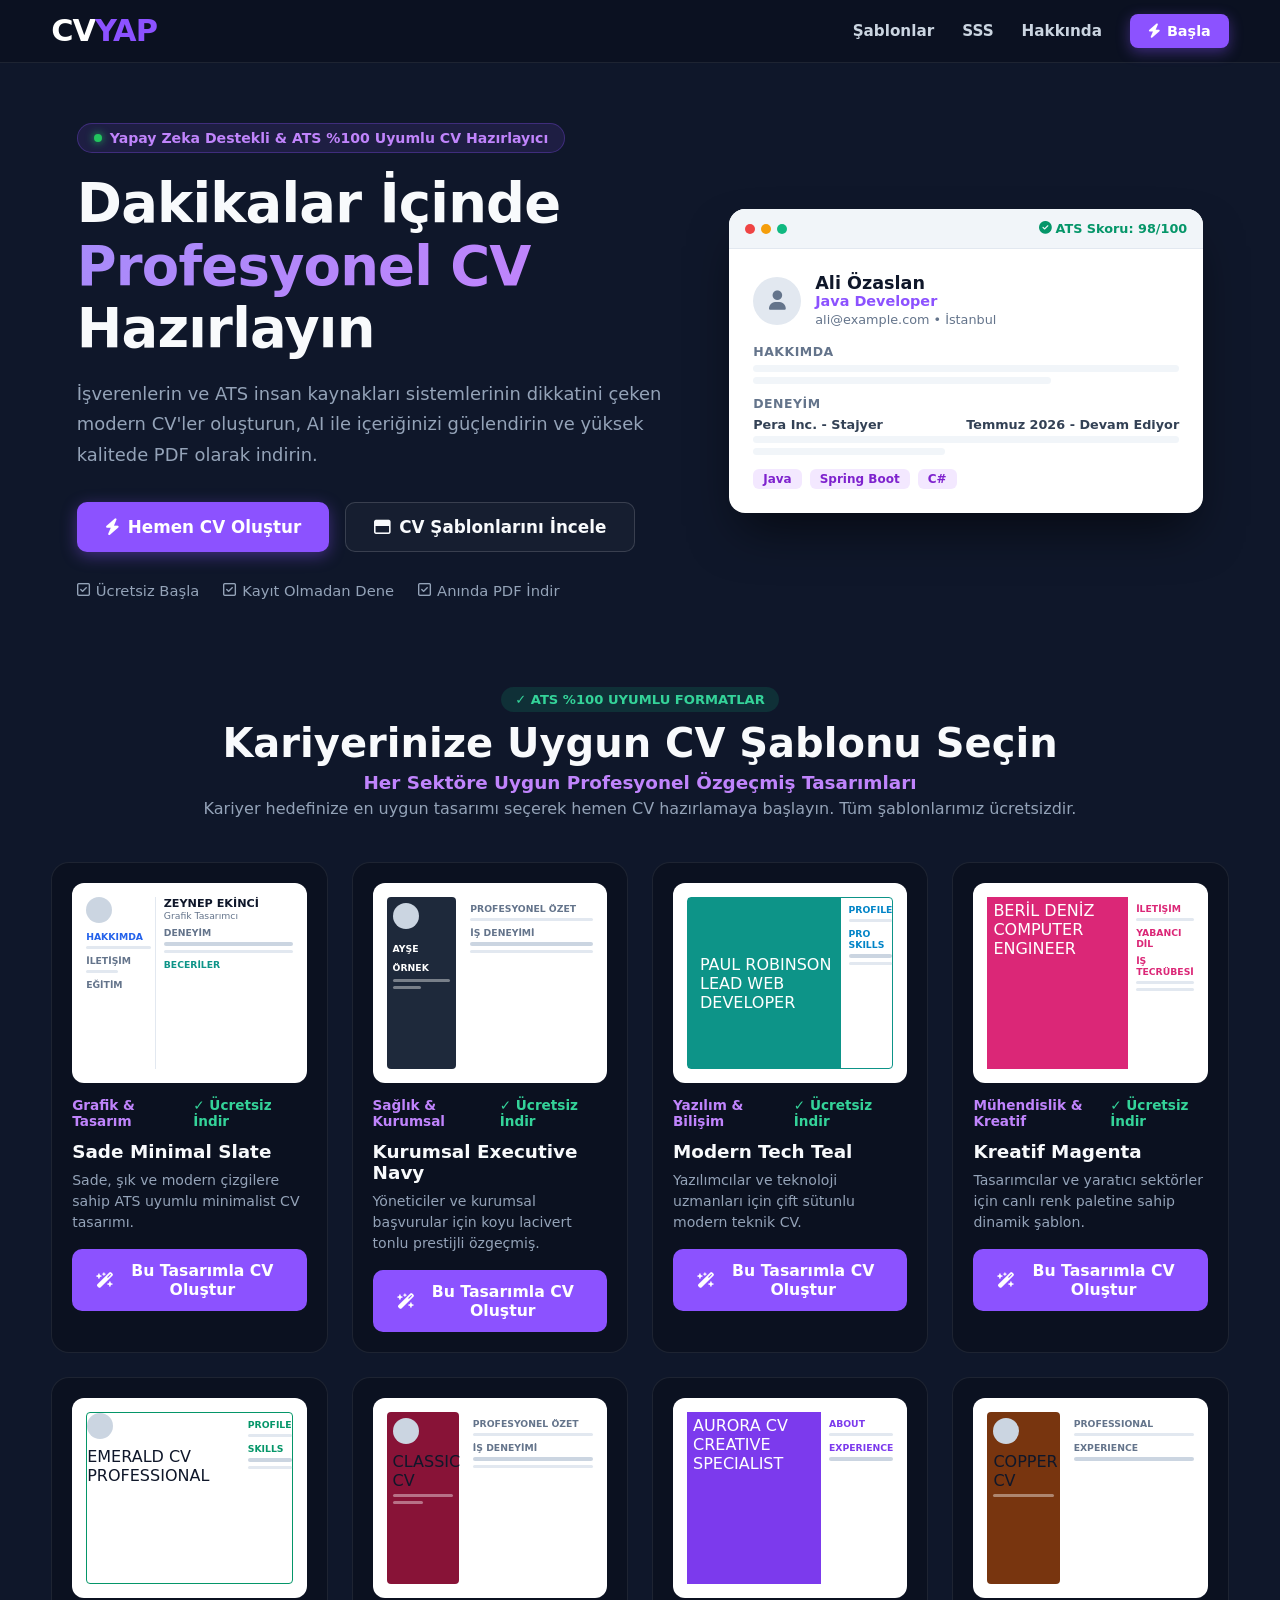
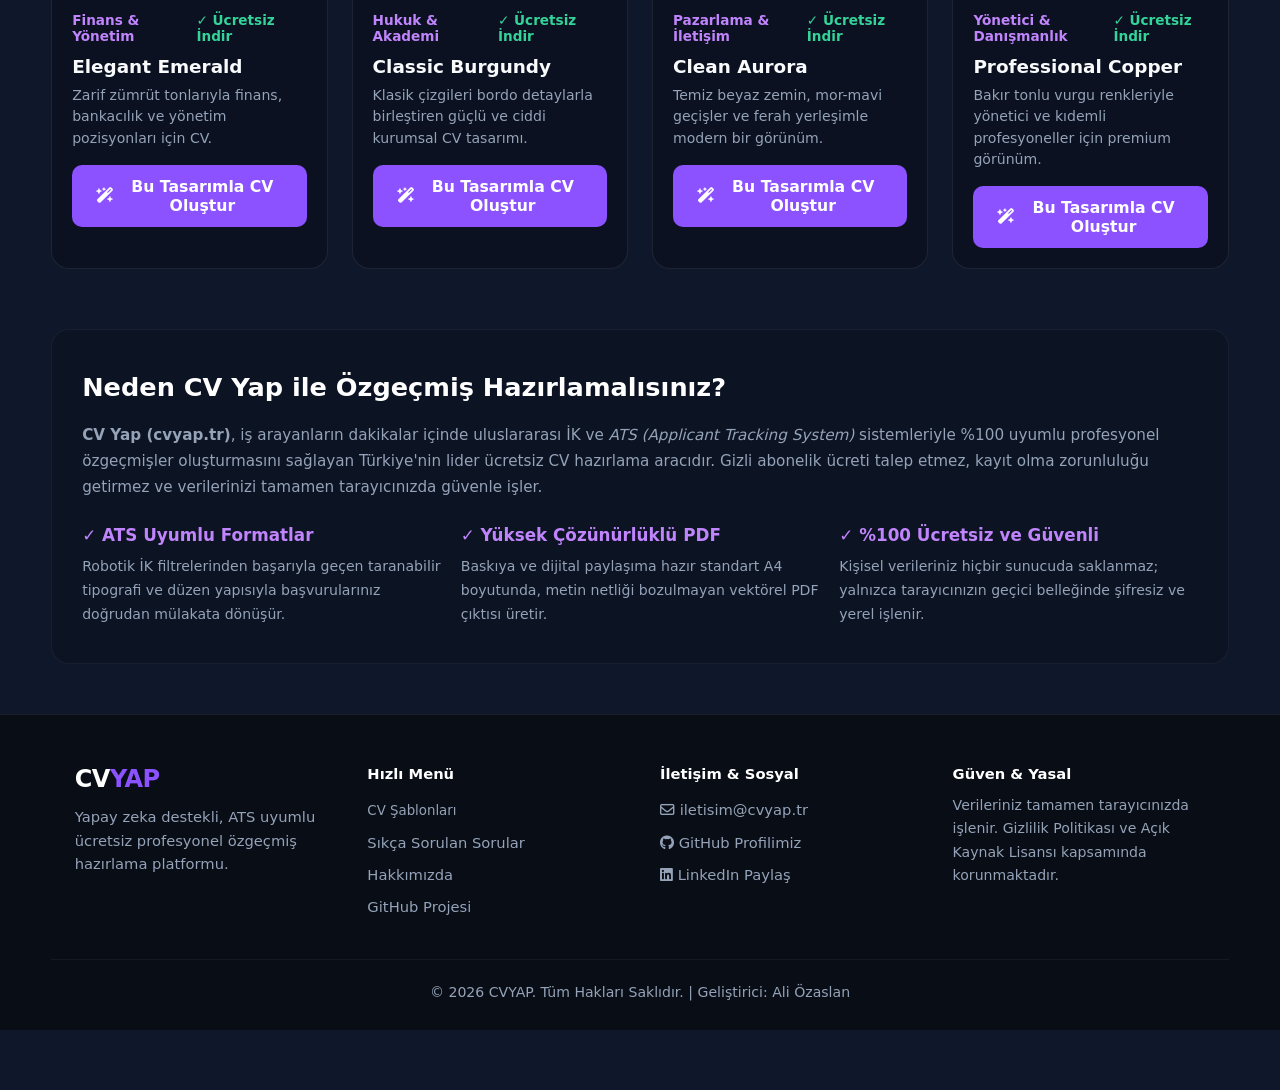
==== commit 89f2d067: "1" ====
--- a/index.html
+++ b/index.html
@@ -1,3 +1,4 @@
+<!DOCTYPE html>
 <html lang="tr" style="scroll-behavior: smooth;">
 <head>
     <!-- Google Analytics (GA4) -->
@@ -124,10 +125,10 @@
         }
     </script>
 
-    <!-- CSS & Kütüphaneler (v=2057 ile kesin cache kırma) -->
-    <link rel="stylesheet" href="style.css?v=2057">
+    <!-- CSS & Kütüphaneler (v=2062 ile kesin cache kırma) -->
+    <link rel="stylesheet" href="style.css?v=2062">
     <link rel="stylesheet" href="https://cdnjs.cloudflare.com/ajax/libs/font-awesome/6.5.2/css/all.min.css">
-    <script src="https://cdnjs.cloudflare.com/ajax/libs/html2pdf.js/0.10.1/html2pdf.bundle.min.js" defer></script>
+    <script src="html2pdf.bundle.min.js" defer></script>
 </head>
 <body>
 
@@ -843,6 +844,6 @@
     </section>
 </main>
 
-<script src="app.js"></script>
+<script src="app.js?v=2062"></script>
 </body>
 </html>
--- a/style.css
+++ b/style.css
@@ -787,9 +787,9 @@
     height: 1123px !important;
     min-height: 1123px !important;
     max-height: 1123px !important;
-    background-color: #f1f5f9 !important;
-    padding: 24px 16px !important;
-    border-right: 1px solid #cbd5e1 !important;
+    background-color: var(--template-sidebar-bg, #f1f5f9) !important;
+    padding: 24px 12px !important;
+    border-right: 1px solid var(--template-border, #cbd5e1) !important;
     box-sizing: border-box !important;
     display: flex !important;
     flex-direction: column !important;
@@ -829,28 +829,32 @@
 }
 
 .cv-section h3 {
-    font-size: 0.86rem;
+    font-size: 0.9rem;
     line-height: 1.25;
     font-weight: 800;
     letter-spacing: 0.5px;
-    color: #334155;
+    color: var(--template-accent, #4f46e5);
     margin-top: 12px;
 }
 
 .cv-section hr {
     border: none;
-    border-top: 1px solid #cbd5e1;
+    border-top: 1px solid var(--template-border, #cbd5e1);
     margin: 4px 0 8px;
 }
 
+.contact-list {
+    margin-left: -2px;
+}
+
 .contact-list p {
-    font-size: 0.78rem;
-    line-height: 1.35;
-    color: #475569;
-    margin-bottom: 6px;
-    display: flex;
-    align-items: center;
-    gap: 6px;
+    font-size: 0.84rem;
+    line-height: 1.42;
+    color: var(--template-sidebar-text, #334155);
+    margin-bottom: 7px;
+    display: flex;
+    align-items: center;
+    gap: 4px;
     word-break: break-all;
 }
 
@@ -861,17 +865,17 @@
 }
 
 .cv-sidebar ul li {
-    font-size: 0.78rem;
-    line-height: 1.35;
-    color: #475569;
-    margin-bottom: 6px;
+    font-size: 0.84rem;
+    line-height: 1.42;
+    color: var(--template-sidebar-text, #334155);
+    margin-bottom: 7px;
 }
 
 .cv-main-header {
     flex: 0 0 auto;
     margin-bottom: 10px;
     padding-bottom: 8px;
-    border-bottom: 1px solid #e2e8f0;
+    border-bottom: 1px solid var(--template-border, #e2e8f0);
 }
 
 .cv-main-header #renderFullName {
@@ -883,7 +887,7 @@
 
 .cv-main-header #renderTitle {
     font-size: 1.05rem !important;
-    color: var(--primary);
+    color: var(--template-accent, var(--primary)) !important;
     font-weight: 600;
     line-height: 1.35;
 }
@@ -927,11 +931,11 @@
     flex: 1 1 0;
     min-height: 0;
     margin: 0 !important;
-    padding: 14px 0;
+    padding: 12px 0;
     display: flex;
     flex-direction: column;
     justify-content: center;
-    border-top: 1px solid rgba(148, 163, 184, 0.58);
+    border-top: 1px solid var(--template-border, rgba(148, 163, 184, 0.58));
 }
 
 .cv-sidebar > .cv-section h3 {
@@ -966,7 +970,7 @@
     display: flex;
     flex-direction: column;
     justify-content: center;
-    border-top: 1px solid #e2e8f0;
+    border-top: 1px solid var(--template-border, #e2e8f0);
 }
 
 .cv-main-content > .cv-section h3 {
@@ -977,6 +981,421 @@
 .cv-main-content,
 .cv-main-content * {
     overflow-wrap: anywhere;
+}
+
+/* ==========================================================================
+   SEKİZ AKTİF CV ŞABLONU
+   ========================================================================== */
+
+/* Her seçim gerçek A4 önizlemesini de temalandırır; kart önizlemesiyle sınırlı kalmaz. */
+.a4-paper {
+    --template-accent: #4f46e5;
+    --template-sidebar-bg: #f1f5f9;
+    --template-sidebar-text: #334155;
+    --template-border: #cbd5e1;
+}
+
+.a4-paper.minimal-slate {
+    --template-accent: #4f46e5;
+    --template-sidebar-bg: #f1f5f9;
+    --template-border: #cbd5e1;
+}
+
+.a4-paper.corporate-navy {
+    --template-accent: #1d4ed8;
+    --template-sidebar-bg: #eff6ff;
+    --template-border: #bfdbfe;
+}
+
+.a4-paper.modern-tech {
+    --template-accent: #0f766e;
+    --template-sidebar-bg: #ecfdf5;
+    --template-border: #99f6e4;
+}
+
+.a4-paper.creative-magenta {
+    --template-accent: #be185d;
+    --template-sidebar-bg: #fff1f2;
+    --template-border: #fbcfe8;
+}
+
+.a4-paper.elegant-emerald {
+    --template-accent: #047857;
+    --template-sidebar-bg: #ecfdf5;
+    --template-border: #a7f3d0;
+}
+
+.a4-paper.classic-burgundy {
+    --template-accent: #9f1239;
+    --template-sidebar-bg: #fff1f2;
+    --template-border: #fecdd3;
+}
+
+.a4-paper.clean-aurora {
+    --template-accent: #7c3aed;
+    --template-sidebar-bg: #f5f3ff;
+    --template-border: #ddd6fe;
+}
+
+.a4-paper.professional-copper {
+    --template-accent: #b45309;
+    --template-sidebar-bg: #fffbeb;
+    --template-border: #fde68a;
+}
+
+/* Şablon rengi ana bölüm ayraçlerinde de tutarlı kalsın. */
+.a4-paper .cv-main-content > .cv-section {
+    border-top-color: var(--template-border, #e2e8f0);
+}
+
+.a4-paper .cv-main-header {
+    border-bottom-color: var(--template-border, #e2e8f0);
+}
+
+/* ==========================================================================
+   GERÇEK FARKLI A4 ŞABLONLARI
+   Her sınıf yalnızca rengi değil; kolon oranını, yönünü, başlık yapısını
+   veya profil yerleşimini de değiştirir.
+   ========================================================================== */
+
+/* Ortak renk değişkenleri: canlı ama yazdırmaya uygun tonlar. */
+.a4-paper.minimal-slate {
+    --template-sidebar-text: #334155;
+}
+
+.a4-paper.corporate-navy {
+    --template-accent: #2563eb;
+    --template-sidebar-bg: #0f172a;
+    --template-sidebar-text: #e2e8f0;
+    --template-border: #334155;
+}
+
+.a4-paper.modern-tech {
+    --template-accent: #0f766e;
+    --template-sidebar-bg: #ecfdf5;
+    --template-sidebar-text: #134e4a;
+    --template-border: #99f6e4;
+}
+
+.a4-paper.creative-magenta {
+    --template-accent: #be185d;
+    --template-sidebar-bg: #fff1f2;
+    --template-sidebar-text: #831843;
+    --template-border: #f9a8d4;
+}
+
+.a4-paper.elegant-emerald {
+    --template-accent: #047857;
+    --template-sidebar-bg: #ecfdf5;
+    --template-sidebar-text: #14532d;
+    --template-border: #86efac;
+}
+
+.a4-paper.classic-burgundy {
+    --template-accent: #9f1239;
+    --template-sidebar-bg: #fff1f2;
+    --template-sidebar-text: #881337;
+    --template-border: #fda4af;
+}
+
+.a4-paper.clean-aurora {
+    --template-accent: #7c3aed;
+    --template-sidebar-bg: #f5f3ff;
+    --template-sidebar-text: #4c1d95;
+    --template-border: #c4b5fd;
+}
+
+.a4-paper.professional-copper {
+    --template-accent: #b45309;
+    --template-sidebar-bg: #fffbeb;
+    --template-sidebar-text: #78350f;
+    --template-border: #fcd34d;
+}
+
+.cv-sidebar {
+    color: var(--template-sidebar-text, #334155);
+}
+
+/* 1 — Minimal Slate: dengeli klasik iki kolon. */
+.a4-paper.minimal-slate .cv-main-header {
+    border-bottom-width: 1px;
+}
+
+/* 2 — Corporate Navy: koyu sol panel ve tam genişlikte kurumsal başlık. */
+.a4-paper.corporate-navy .cv-sidebar {
+    width: 220px !important;
+    min-width: 220px !important;
+    max-width: 220px !important;
+    background: #0f172a !important;
+    border-right: 0 !important;
+    padding: 22px 16px !important;
+}
+
+.a4-paper.corporate-navy .cv-main-content {
+    width: 574px !important;
+    min-width: 574px !important;
+    max-width: 574px !important;
+}
+
+.a4-paper.corporate-navy .profile-box {
+    border-bottom-color: #334155;
+}
+
+.a4-paper.corporate-navy .avatar-placeholder {
+    background: #1e293b;
+    border: 2px solid #3b82f6;
+    color: #93c5fd;
+}
+
+.a4-paper.corporate-navy .cv-main-header {
+    margin: -24px -20px 18px;
+    padding: 28px 20px 18px;
+    background: #0f172a;
+    border-bottom: 4px solid #2563eb;
+}
+
+.a4-paper.corporate-navy .cv-main-header #renderFullName {
+    color: #ffffff;
+}
+
+.a4-paper.corporate-navy .cv-main-header #renderTitle {
+    color: #93c5fd !important;
+}
+
+.a4-paper.corporate-navy .cv-main-content > .cv-section:nth-of-type(n + 2) {
+    border-top-color: #bfdbfe;
+}
+
+/* 3 — Modern Tech: dar teknoloji rayı, geniş içerik alanı ve köşeli profil. */
+.a4-paper.modern-tech .cv-sidebar {
+    width: 190px !important;
+    min-width: 190px !important;
+    max-width: 190px !important;
+    padding: 20px 14px !important;
+    border-right: 8px solid #14b8a6 !important;
+}
+
+.a4-paper.modern-tech .cv-main-content {
+    width: 604px !important;
+    min-width: 604px !important;
+    max-width: 604px !important;
+    border-left: 1px solid #ccfbf1;
+    padding: 24px 30px !important;
+}
+
+.a4-paper.modern-tech .avatar-placeholder {
+    width: 78px;
+    height: 78px;
+    border-radius: 18px;
+    background: #ccfbf1;
+    border: 3px solid #0f766e;
+}
+
+.a4-paper.modern-tech .cv-main-header {
+    padding-bottom: 14px;
+    border-bottom: 3px solid #14b8a6;
+}
+
+.a4-paper.modern-tech .cv-main-content > .cv-section:nth-of-type(n + 2) {
+    border-top-style: dashed;
+}
+
+/* 4 — Creative Magenta: renkli üst başlık, yuvarlatılmış ve editoryal görünüm. */
+.a4-paper.creative-magenta .cv-sidebar {
+    background: #fff1f2 !important;
+    border-right: 0 !important;
+    border-left: 8px solid #f472b6 !important;
+    padding: 24px 16px !important;
+}
+
+.a4-paper.creative-magenta .cv-main-header {
+    margin: -24px -20px 18px;
+    padding: 28px 20px 22px;
+    background: linear-gradient(135deg, #be185d, #db2777);
+    border-bottom: 0;
+    border-radius: 0 0 22px 22px;
+}
+
+.a4-paper.creative-magenta .cv-main-header #renderFullName,
+.a4-paper.creative-magenta .cv-main-header #renderTitle {
+    color: #ffffff !important;
+}
+
+.a4-paper.creative-magenta .cv-main-content > .cv-section:nth-of-type(n + 2) {
+    border-top: 2px dotted #f9a8d4;
+}
+
+.a4-paper.creative-magenta .avatar-placeholder {
+    border: 3px solid #f472b6;
+    background: #fce7f3;
+}
+
+/* 5 — Elegant Emerald: geniş sol bilgi paneli, daha dar ve zarif içerik kolonu. */
+.a4-paper.elegant-emerald .cv-sidebar {
+    width: 300px !important;
+    min-width: 300px !important;
+    max-width: 300px !important;
+    background: #ecfdf5 !important;
+    border-right: 5px solid #10b981 !important;
+    padding: 28px 20px !important;
+}
+
+.a4-paper.elegant-emerald .cv-main-content {
+    width: 494px !important;
+    min-width: 494px !important;
+    max-width: 494px !important;
+    padding: 32px 24px !important;
+}
+
+.a4-paper.elegant-emerald .avatar-placeholder {
+    width: 104px;
+    height: 104px;
+    border: 4px solid #10b981;
+    background: #d1fae5;
+}
+
+.a4-paper.elegant-emerald .cv-main-header {
+    padding-bottom: 16px;
+    border-bottom: 2px solid #10b981;
+}
+
+.a4-paper.elegant-emerald .cv-main-content > .cv-section:nth-of-type(n + 2) {
+    border-top-color: #a7f3d0;
+}
+
+/* 6 — Classic Burgundy: klasik sağ panel; kolon yönü ters çevrilir. */
+.a4-paper.classic-burgundy .cv-sidebar {
+    order: 2;
+    width: 270px !important;
+    min-width: 270px !important;
+    max-width: 270px !important;
+    background: #fff1f2 !important;
+    border-right: 0 !important;
+    border-left: 6px solid #9f1239 !important;
+    padding: 26px 18px !important;
+}
+
+.a4-paper.classic-burgundy .cv-main-content {
+    order: 1;
+    width: 524px !important;
+    min-width: 524px !important;
+    max-width: 524px !important;
+    padding: 30px 28px !important;
+}
+
+.a4-paper.classic-burgundy .cv-main-header {
+    border-bottom: 3px double #9f1239;
+}
+
+.a4-paper.classic-burgundy .avatar-placeholder {
+    border: 3px solid #9f1239;
+    background: #ffe4e6;
+}
+
+.a4-paper.classic-burgundy .cv-main-content > .cv-section:nth-of-type(n + 2) {
+    border-top-color: #fda4af;
+}
+
+/* 7 — Clean Aurora: üst yatay profil bandı ve altında tam genişlikte içerik. */
+.a4-paper.clean-aurora {
+    flex-direction: column !important;
+}
+
+.a4-paper.clean-aurora .cv-sidebar {
+    width: 794px !important;
+    min-width: 794px !important;
+    max-width: 794px !important;
+    height: 218px !important;
+    min-height: 218px !important;
+    max-height: 218px !important;
+    flex: 0 0 218px !important;
+    flex-direction: row !important;
+    align-items: stretch !important;
+    gap: 16px;
+    padding: 18px 24px !important;
+    border-right: 0 !important;
+    border-bottom: 6px solid #7c3aed !important;
+}
+
+.a4-paper.clean-aurora .profile-box {
+    flex: 0 0 128px;
+    display: flex;
+    align-items: center;
+    justify-content: center;
+    margin: 0 !important;
+    padding: 0 18px 0 0;
+    border-bottom: 0;
+    border-right: 1px solid #c4b5fd;
+}
+
+.a4-paper.clean-aurora .avatar-placeholder {
+    margin: 0;
+    border: 3px solid #8b5cf6;
+    background: #ede9fe;
+}
+
+.a4-paper.clean-aurora .cv-sidebar > .cv-section {
+    flex: 1 1 0;
+    min-width: 0;
+    padding: 0 10px;
+    border-top: 0;
+    border-left: 1px solid #ddd6fe;
+}
+
+.a4-paper.clean-aurora .cv-sidebar > .cv-section:nth-child(2) {
+    border-left: 0;
+}
+
+.a4-paper.clean-aurora .cv-main-content {
+    width: 794px !important;
+    min-width: 794px !important;
+    max-width: 794px !important;
+    height: 905px !important;
+    min-height: 905px !important;
+    max-height: 905px !important;
+    flex: 0 0 905px !important;
+    padding: 26px 42px !important;
+}
+
+.a4-paper.clean-aurora .cv-main-header {
+    padding-bottom: 14px;
+    border-bottom: 3px solid #8b5cf6;
+}
+
+.a4-paper.clean-aurora .cv-main-content > .cv-section:nth-of-type(n + 2) {
+    border-top-color: #c4b5fd;
+}
+
+/* 8 — Professional Copper: dar yan bilgi rayı, kalın sıcak üst çizgi ve yönetici stili. */
+.a4-paper.professional-copper .cv-sidebar {
+    width: 180px !important;
+    min-width: 180px !important;
+    max-width: 180px !important;
+    background: #fffbeb !important;
+    border-right: 8px solid #f59e0b !important;
+    padding: 22px 12px !important;
+}
+
+.a4-paper.professional-copper .cv-main-content {
+    width: 614px !important;
+    min-width: 614px !important;
+    max-width: 614px !important;
+    padding: 24px 28px !important;
+}
+
+.a4-paper.professional-copper .cv-main-header {
+    padding-top: 16px;
+    border-top: 12px solid #b45309;
+    border-bottom: 1px solid #fcd34d;
+}
+
+.a4-paper.professional-copper .avatar-placeholder {
+    border: 3px solid #d97706;
+    background: #fef3c7;
+}
+
+.a4-paper.professional-copper .cv-main-content > .cv-section:nth-of-type(n + 2) {
+    border-top-color: #fcd34d;
 }
 
 /* Responsive */
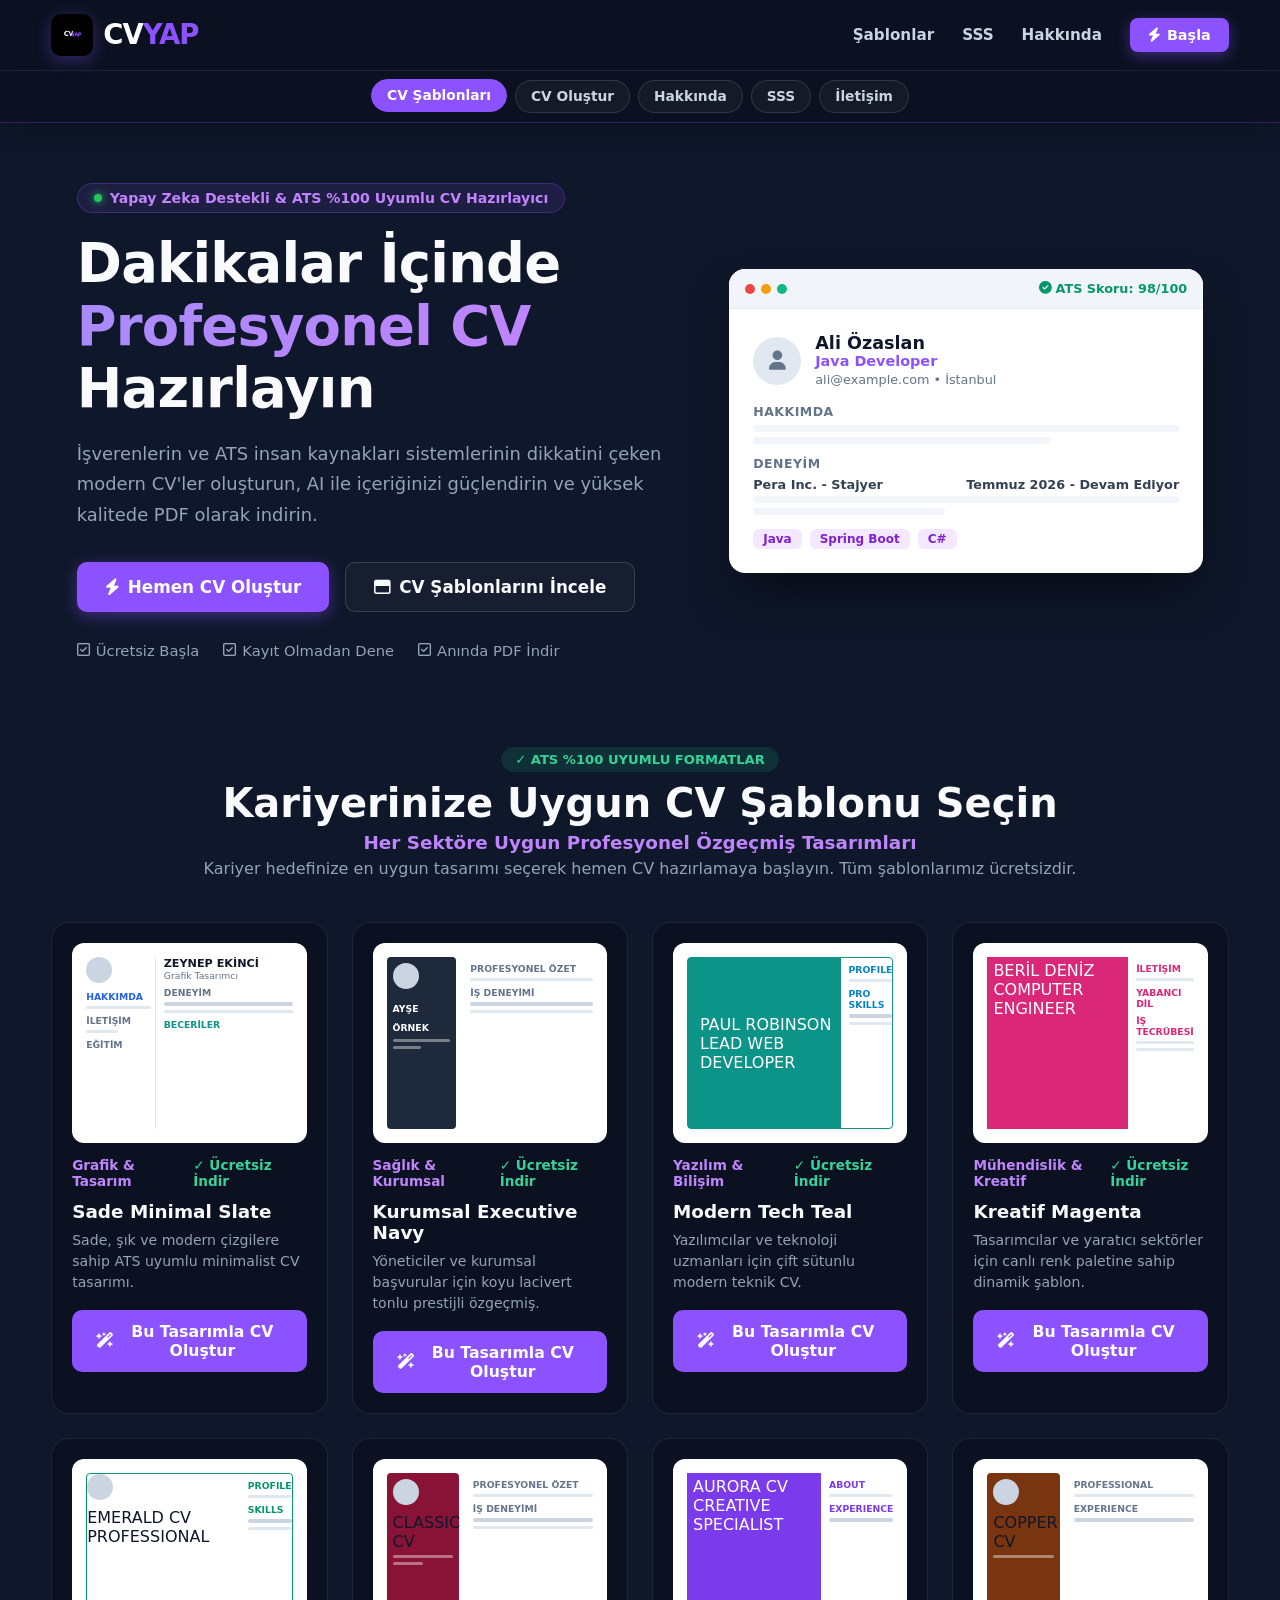
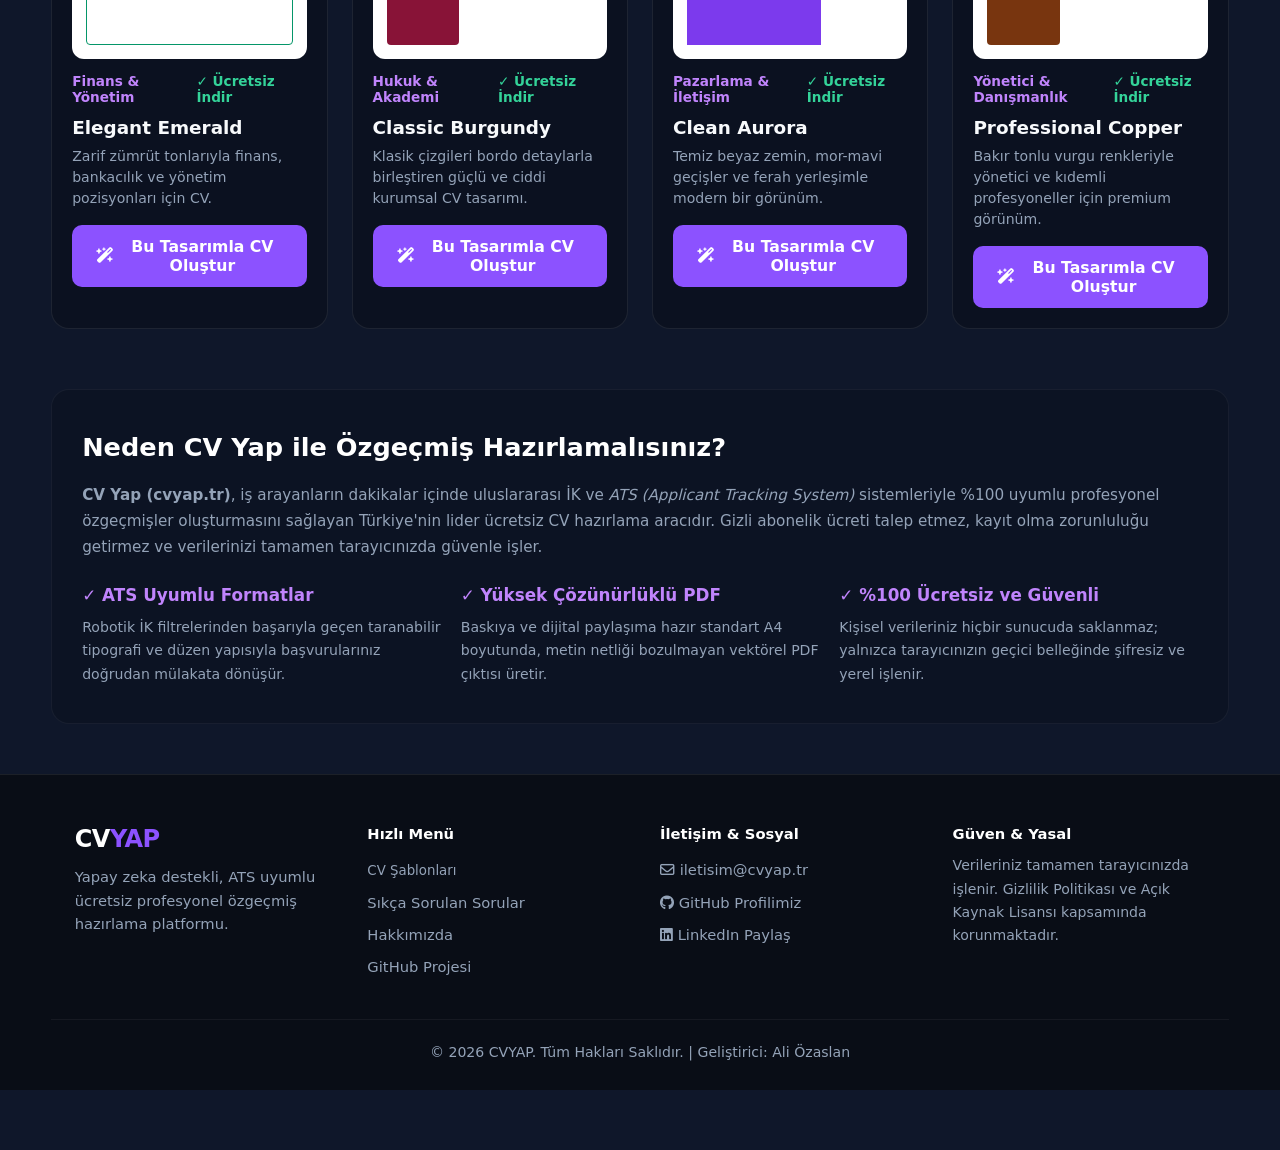
==== commit 5ef2e320: "1" ====
--- a/index.html
+++ b/index.html
@@ -14,13 +14,16 @@
     <meta name="viewport" content="width=device-width, initial-scale=1.0">
 
     <!-- GOOGLE SEO TITLE -->
-    <title>CV Yap - Ücretsiz ve ATS Uyumlu Profesyonel CV Hazırlama Aracı</title>
+    <title>CVYAP | Ücretsiz ve ATS Uyumlu Profesyonel CV Hazırlama Aracı</title>
 
     <!-- Favicon & App Icons -->
-    <link rel="icon" type="image/png" sizes="32x32" href="logo.png?v=2055">
-    <link rel="icon" type="image/png" sizes="16x16" href="logo.png?v=2055">
-    <link rel="shortcut icon" href="logo.png?v=2055">
-    <link rel="apple-touch-icon" sizes="180x180" href="logo.png?v=2055">
+    <link rel="icon" type="image/png" sizes="512x512" href="logo.png?v=2063">
+    <link rel="icon" type="image/png" sizes="32x32" href="logo.png?v=2063">
+    <link rel="icon" type="image/png" sizes="16x16" href="logo.png?v=2063">
+    <link rel="shortcut icon" href="favicon.ico?v=2063">
+    <link rel="apple-touch-icon" sizes="180x180" href="logo.png?v=2063">
+    <link rel="manifest" href="site.webmanifest">
+    <meta name="theme-color" content="#0b1120">
 
     <!-- TEMEL META & GOOGLE BOT ETİKETLERİ -->
     <meta name="description" content="CV Yap ile dakikalar içinde ATS uyumlu, modern ve profesyonel CV hazırlayın. Tamamen ücretsiz 8 farklı şablonu seçin, bilgilerinizi girin ve yüksek kalitede PDF olarak indirin.">
@@ -37,20 +40,22 @@
     <!-- OPEN GRAPH -->
     <meta property="og:type" content="website">
     <meta property="og:site_name" content="CVYAP">
-    <meta property="og:title" content="CV Yap - Ücretsiz ve ATS Uyumlu Profesyonel CV Hazırlama Aracı">
-    <meta property="og:description" content="Dakikalar içinde ATS uyumlu profesyonel CV'nizi ücretsiz oluşturun, canlı önizleyin ve anında yüksek çözünürlüklü PDF olarak indirin.">
+    <meta property="og:title" content="CVYAP | Ücretsiz ve ATS Uyumlu Profesyonel CV Hazırlama Aracı">
+    <meta property="og:description" content="CVYAP ile 8 farklı şablondan birini seçin, ATS uyumlu CV'nizi ücretsiz hazırlayın ve PDF olarak indirin.">
     <meta property="og:url" content="https://cvyap.tr/">
-    <meta property="og:image" content="https://cvyap.tr/logo.png?v=2055">
-    <meta property="og:image:width" content="512">
-    <meta property="og:image:height" content="512">
+    <meta property="og:image" content="https://cvyap.tr/logo.png?v=2063">
+    <meta property="og:image:alt" content="CVYAP logo">
+    <meta property="og:image:width" content="2000">
+    <meta property="og:image:height" content="2000">
     <meta property="og:locale" content="tr_TR">
 
     <!-- TWITTER CARD -->
     <meta name="twitter:card" content="summary_large_image">
     <meta name="twitter:site" content="@cvyap">
-    <meta name="twitter:title" content="CV Yap - Ücretsiz Profesyonel CV Oluşturucu">
+    <meta name="twitter:title" content="CVYAP | Ücretsiz Profesyonel CV Oluşturucu">
     <meta name="twitter:description" content="Kayıt olmadan, tamamen ücretsiz ATS uyumlu profesyonel CV hazırlayın ve PDF indirin.">
-    <meta name="twitter:image" content="https://cvyap.tr/logo.png?v=2055">
+    <meta name="twitter:image" content="https://cvyap.tr/logo.png?v=2063">
+    <meta name="twitter:image:alt" content="CVYAP logo">
 
     <!-- JSON-LD -->
     <script type="application/ld+json">
@@ -64,7 +69,23 @@
                     "name": "CV Yap",
                     "alternateName": ["CVYAP", "CV Hazırla", "CV Oluşturucu"],
                     "description": "ATS uyumlu, modern ve ücretsiz profesyonel özgeçmiş hazırlama platformu.",
+                    "publisher": { "@id": "https://cvyap.tr/#organization" },
                     "inLanguage": "tr-TR"
+                },
+                {
+                    "@type": "Organization",
+                    "@id": "https://cvyap.tr/#organization",
+                    "name": "CVYAP",
+                    "alternateName": ["CV Yap", "CV Hazırla", "CV Oluşturucu"],
+                    "url": "https://cvyap.tr/",
+                    "logo": {
+                        "@type": "ImageObject",
+                        "url": "https://cvyap.tr/logo.png?v=2063",
+                        "width": 2000,
+                        "height": 2000
+                    },
+                    "description": "Ücretsiz ATS uyumlu CV hazırlama, 8 CV şablonu ve PDF dışa aktarma aracı.",
+                    "knowsAbout": ["CV hazırlama", "ATS uyumluluğu", "iş başvurusu", "kariyer rehberleri"]
                 },
                 {
                     "@type": "WebApplication",
@@ -126,7 +147,7 @@
     </script>
 
     <!-- CSS & Kütüphaneler (v=2062 ile kesin cache kırma) -->
-    <link rel="stylesheet" href="style.css?v=2062">
+    <link rel="stylesheet" href="style.css?v=2063">
     <link rel="stylesheet" href="https://cdnjs.cloudflare.com/ajax/libs/font-awesome/6.5.2/css/all.min.css">
     <script src="html2pdf.bundle.min.js" defer></script>
 </head>
@@ -140,9 +161,9 @@
         <div style="max-width: 1600px; width: 96%; margin: 0 auto; padding: 14px 2%; display: flex; align-items: center; justify-content: space-between;">
 
             <!-- Sol: CVYAP Logosu -->
-            <a href="https://cvyap.tr/" style="display: flex; align-items: center; text-decoration: none; letter-spacing: -1px; line-height: 1;" title="CV Yap Ana Sayfa">
-                <span style="font-size: 1.9rem; font-weight: 900; color: #ffffff;">CV</span>
-                <span style="font-size: 1.9rem; font-weight: 900; color: #8c52ff;">YAP</span>
+            <a href="https://cvyap.tr/" class="brand-logo-link" title="CVYAP Ana Sayfa" aria-label="CVYAP Ana Sayfa">
+                <img src="logo.png?v=2063" width="42" height="42" class="brand-logo-image" alt="CVYAP logo">
+                <span class="brand-logo-text"><strong>CV</strong><span>YAP</span></span>
             </a>
 
             <!-- Sağ: Menü ve Başla Butonu -->
@@ -157,6 +178,17 @@
 
         </div>
     </header>
+
+    <!-- İLK SİTEDEKİ GİBİ GÖRÜNÜR HIZLI SEKME MENÜSÜ -->
+    <nav class="quick-tabs" aria-label="CVYAP hızlı menü">
+        <div class="quick-tabs-inner">
+            <a href="#templatesSection" class="active">CV Şablonları</a>
+            <button type="button" id="quickStartBtn">CV Oluştur</button>
+            <a href="about.html">Hakkında</a>
+            <a href="sss.html">SSS</a>
+            <a href="#footerSection">İletişim</a>
+        </div>
+    </nav>
 
     <!-- HERO ALANI -->
     <main class="hero-section">
@@ -844,6 +876,6 @@
     </section>
 </main>
 
-<script src="app.js?v=2062"></script>
+<script src="app.js?v=2063"></script>
 </body>
 </html>
--- a/style.css
+++ b/style.css
@@ -1398,6 +1398,90 @@
     border-top-color: #fcd34d;
 }
 
+/* ==========================================================================
+   MARKA LOGOSU & GÖRÜNÜR SEKME NAVİGASYONU
+   ========================================================================== */
+.brand-logo-link {
+    display: inline-flex;
+    align-items: center;
+    gap: 10px;
+    text-decoration: none;
+    letter-spacing: -1px;
+    line-height: 1;
+}
+.brand-logo-image {
+    width: 42px;
+    height: 42px;
+    object-fit: cover;
+    border-radius: 10px;
+    box-shadow: 0 4px 16px rgba(140, 82, 255, 0.35);
+}
+.brand-logo-text {
+    display: inline-flex;
+    align-items: baseline;
+    font-size: 1.72rem;
+    font-weight: 900;
+    color: #ffffff;
+}
+.brand-logo-text span {
+    color: #8c52ff;
+}
+.quick-tabs {
+    position: sticky;
+    top: 71px;
+    z-index: 95;
+    width: 100%;
+    background: rgba(11, 17, 32, 0.96);
+    border-bottom: 1px solid rgba(140, 82, 255, 0.28);
+    box-shadow: 0 8px 24px rgba(0, 0, 0, 0.22);
+}
+.quick-tabs-inner {
+    width: min(1600px, 96%);
+    margin: 0 auto;
+    padding: 9px 2%;
+    display: flex;
+    align-items: center;
+    justify-content: center;
+    gap: 8px;
+    overflow-x: auto;
+    scrollbar-width: thin;
+}
+.quick-tabs a,
+.quick-tabs button {
+    flex: 0 0 auto;
+    border: 1px solid rgba(255, 255, 255, 0.12);
+    border-radius: 999px;
+    background: rgba(255, 255, 255, 0.04);
+    color: #cbd5e1;
+    padding: 8px 15px;
+    font: 600 0.86rem/1.1 'Segoe UI', system-ui, sans-serif;
+    text-decoration: none;
+    cursor: pointer;
+    transition: 0.2s ease;
+}
+.quick-tabs a:hover,
+.quick-tabs a:focus-visible,
+.quick-tabs button:hover,
+.quick-tabs button:focus-visible,
+.quick-tabs a.active {
+    color: #ffffff;
+    border-color: #8c52ff;
+    background: rgba(140, 82, 255, 0.22);
+    transform: translateY(-1px);
+}
+.quick-tabs a:first-child {
+    color: #ffffff;
+    background: #8c52ff;
+    border-color: #8c52ff;
+}
+@media (max-width: 760px) {
+    .brand-logo-image { width: 36px; height: 36px; }
+    .brand-logo-text { font-size: 1.35rem; }
+    .quick-tabs { top: 62px; }
+    .quick-tabs-inner { justify-content: flex-start; padding-top: 7px; padding-bottom: 7px; }
+    .quick-tabs a, .quick-tabs button { font-size: 0.78rem; padding: 7px 11px; }
+}
+
 /* Responsive */
 @media (max-width: 1200px) {
     .template-grid {
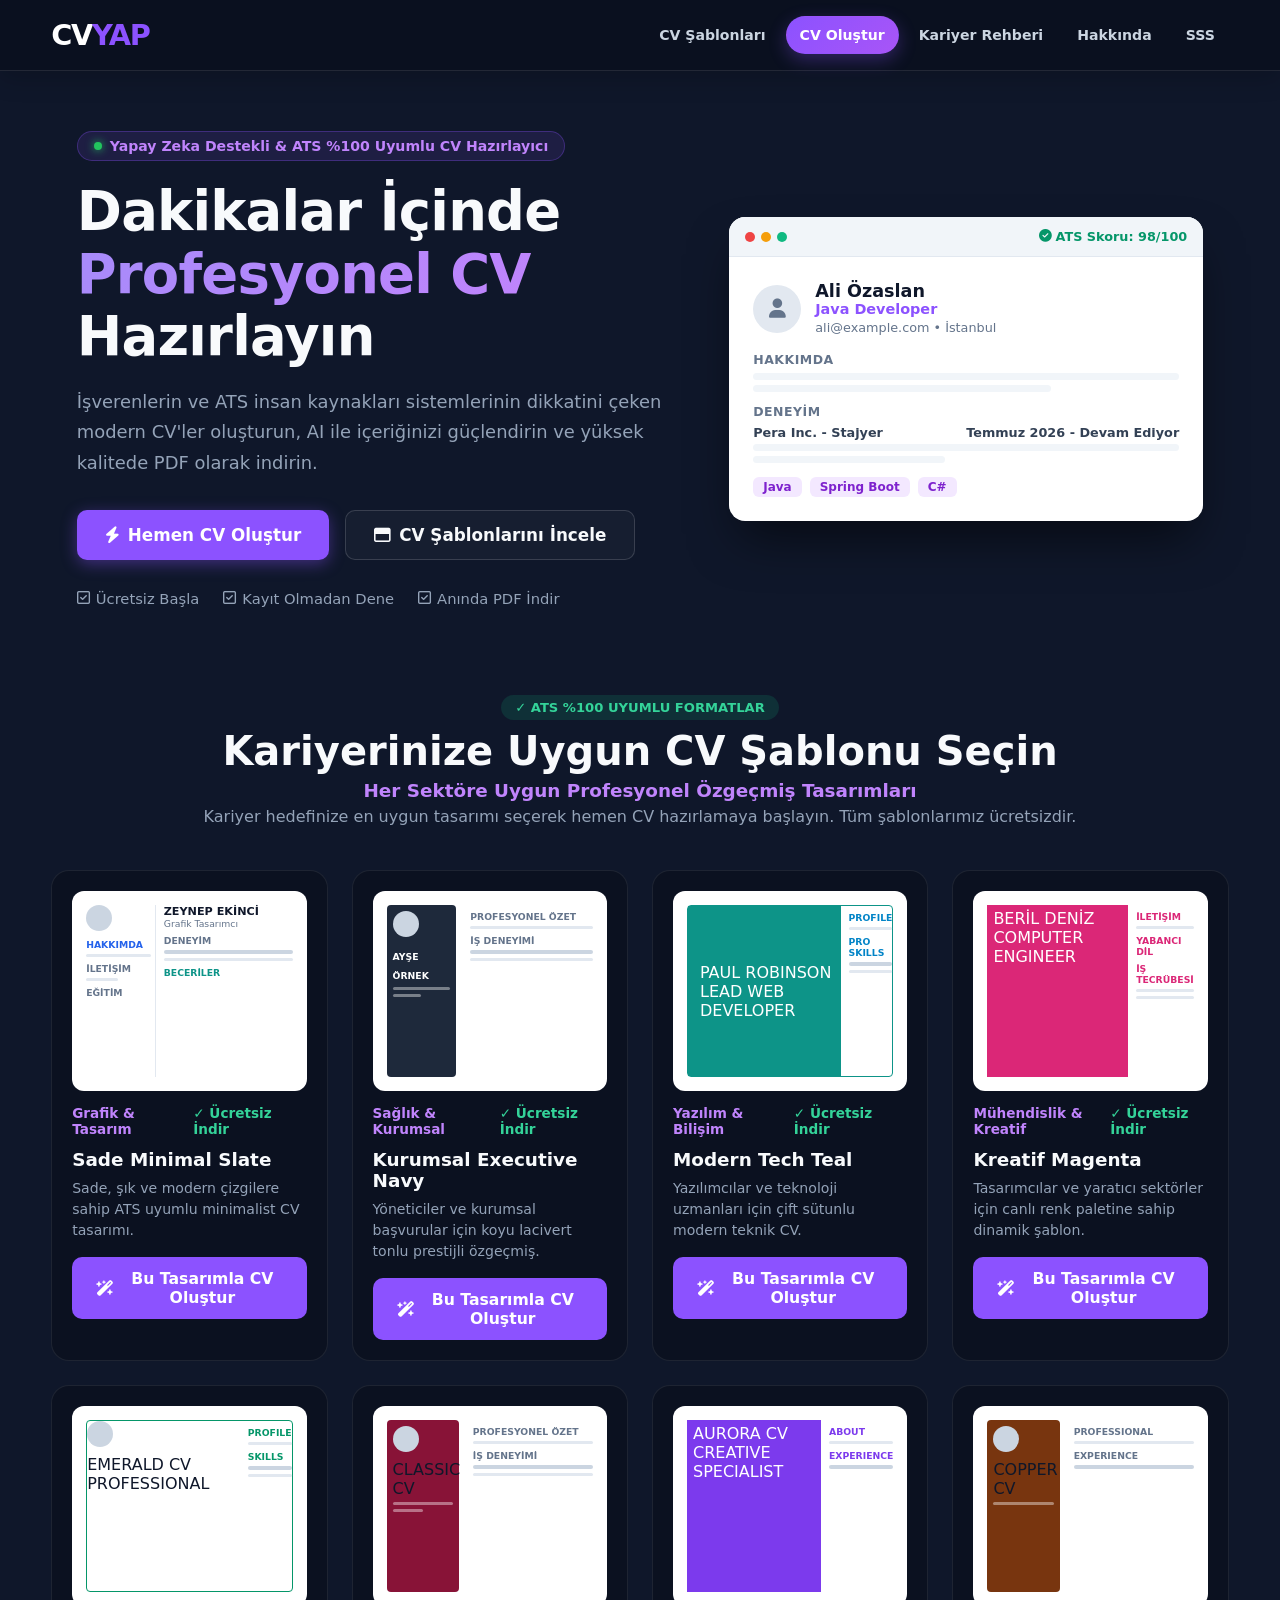
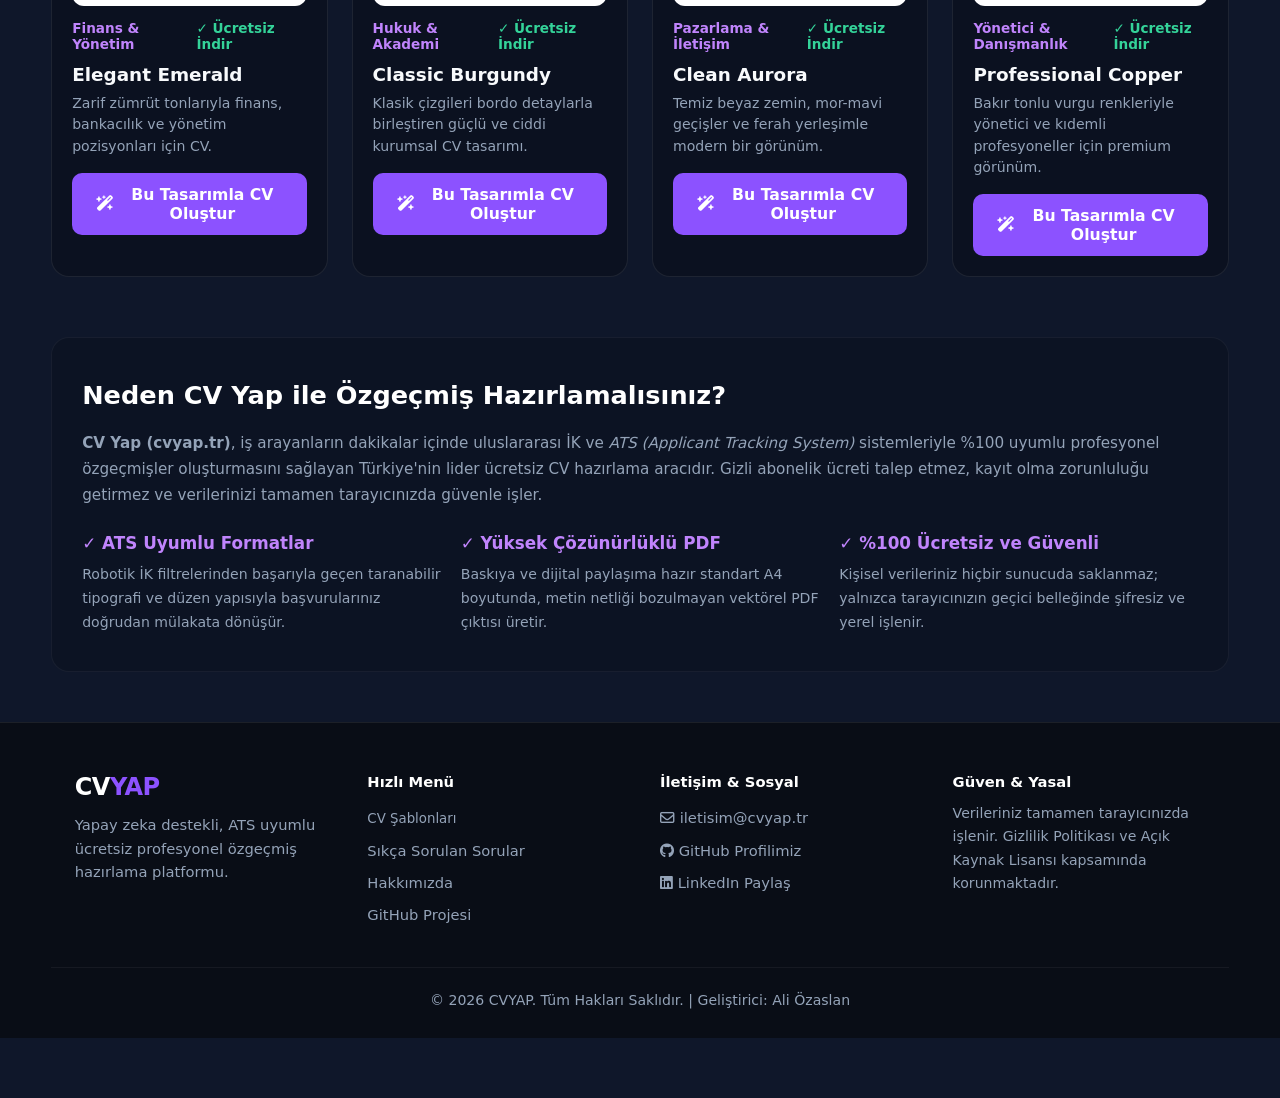
==== commit 22cffa13: "2" ====
--- a/index.html
+++ b/index.html
@@ -17,11 +17,11 @@
     <title>CVYAP | Ücretsiz ve ATS Uyumlu Profesyonel CV Hazırlama Aracı</title>
 
     <!-- Favicon & App Icons -->
-    <link rel="icon" type="image/png" sizes="512x512" href="logo.png?v=2063">
-    <link rel="icon" type="image/png" sizes="32x32" href="logo.png?v=2063">
-    <link rel="icon" type="image/png" sizes="16x16" href="logo.png?v=2063">
-    <link rel="shortcut icon" href="favicon.ico?v=2063">
-    <link rel="apple-touch-icon" sizes="180x180" href="logo.png?v=2063">
+    <link rel="icon" type="image/png" sizes="512x512" href="logo.png?v=2065">
+    <link rel="icon" type="image/png" sizes="32x32" href="logo.png?v=2065">
+    <link rel="icon" type="image/png" sizes="16x16" href="logo.png?v=2065">
+    <link rel="shortcut icon" href="favicon.ico?v=2065">
+    <link rel="apple-touch-icon" sizes="180x180" href="logo.png?v=2065">
     <link rel="manifest" href="site.webmanifest">
     <meta name="theme-color" content="#0b1120">
 
@@ -43,7 +43,7 @@
     <meta property="og:title" content="CVYAP | Ücretsiz ve ATS Uyumlu Profesyonel CV Hazırlama Aracı">
     <meta property="og:description" content="CVYAP ile 8 farklı şablondan birini seçin, ATS uyumlu CV'nizi ücretsiz hazırlayın ve PDF olarak indirin.">
     <meta property="og:url" content="https://cvyap.tr/">
-    <meta property="og:image" content="https://cvyap.tr/logo.png?v=2063">
+    <meta property="og:image" content="https://cvyap.tr/logo.png?v=2065">
     <meta property="og:image:alt" content="CVYAP logo">
     <meta property="og:image:width" content="2000">
     <meta property="og:image:height" content="2000">
@@ -54,7 +54,7 @@
     <meta name="twitter:site" content="@cvyap">
     <meta name="twitter:title" content="CVYAP | Ücretsiz Profesyonel CV Oluşturucu">
     <meta name="twitter:description" content="Kayıt olmadan, tamamen ücretsiz ATS uyumlu profesyonel CV hazırlayın ve PDF indirin.">
-    <meta name="twitter:image" content="https://cvyap.tr/logo.png?v=2063">
+    <meta name="twitter:image" content="https://cvyap.tr/logo.png?v=2065">
     <meta name="twitter:image:alt" content="CVYAP logo">
 
     <!-- JSON-LD -->
@@ -66,8 +66,8 @@
                     "@type": "WebSite",
                     "@id": "https://cvyap.tr/#website",
                     "url": "https://cvyap.tr/",
-                    "name": "CV Yap",
-                    "alternateName": ["CVYAP", "CV Hazırla", "CV Oluşturucu"],
+                    "name": "CVYAP",
+                    "alternateName": ["CV Yap", "CV Hazırla", "CV Oluşturucu"],
                     "description": "ATS uyumlu, modern ve ücretsiz profesyonel özgeçmiş hazırlama platformu.",
                     "publisher": { "@id": "https://cvyap.tr/#organization" },
                     "inLanguage": "tr-TR"
@@ -80,7 +80,7 @@
                     "url": "https://cvyap.tr/",
                     "logo": {
                         "@type": "ImageObject",
-                        "url": "https://cvyap.tr/logo.png?v=2063",
+                        "url": "https://cvyap.tr/logo.png?v=2065",
                         "width": 2000,
                         "height": 2000
                     },
@@ -147,7 +147,7 @@
     </script>
 
     <!-- CSS & Kütüphaneler (v=2062 ile kesin cache kırma) -->
-    <link rel="stylesheet" href="style.css?v=2063">
+    <link rel="stylesheet" href="style.css?v=2065">
     <link rel="stylesheet" href="https://cdnjs.cloudflare.com/ajax/libs/font-awesome/6.5.2/css/all.min.css">
     <script src="html2pdf.bundle.min.js" defer></script>
 </head>
@@ -156,39 +156,22 @@
 <!-- SAYFA 1: AÇILIŞ VE ŞABLON EKRANI (LANDING PAGE) -->
 <section class="landing-page active" id="landingPage">
 
-    <!-- ÜST HEADER -->
-    <header style="width: 100%; border-bottom: 1px solid rgba(255, 255, 255, 0.08); background: rgba(11, 17, 32, 0.85); backdrop-filter: blur(12px); position: sticky; top: 0; z-index: 100;">
-        <div style="max-width: 1600px; width: 96%; margin: 0 auto; padding: 14px 2%; display: flex; align-items: center; justify-content: space-between;">
-
-            <!-- Sol: CVYAP Logosu -->
-            <a href="https://cvyap.tr/" class="brand-logo-link" title="CVYAP Ana Sayfa" aria-label="CVYAP Ana Sayfa">
-                <img src="logo.png?v=2063" width="42" height="42" class="brand-logo-image" alt="CVYAP logo">
+    <!-- TEK ÜST NAVİGASYON -->
+    <header class="site-header">
+        <div class="site-header-inner">
+            <a href="index.html" class="brand-logo-link brand-logo-text-only" title="CVYAP Ana Sayfa" aria-label="CVYAP Ana Sayfa">
                 <span class="brand-logo-text"><strong>CV</strong><span>YAP</span></span>
             </a>
 
-            <!-- Sağ: Menü ve Başla Butonu -->
-            <nav style="display: flex; align-items: center; gap: 28px;" aria-label="Ana Menü">
-                <button type="button" onclick="document.getElementById('templatesSection').scrollIntoView({behavior: 'smooth'})" style="background: none; border: none; color: #cbd5e1; font-size: 0.95rem; font-weight: 600; cursor: pointer; transition: 0.2s; padding: 0;">Şablonlar</button>
-                <a href="sss.html" style="color: #cbd5e1; text-decoration: none; font-size: 0.95rem; font-weight: 600; transition: 0.2s;">SSS</a>
-                <a href="about.html" style="color: #cbd5e1; text-decoration: none; font-size: 0.95rem; font-weight: 600; transition: 0.2s;">Hakkında</a>
-                <button type="button" onclick="document.getElementById('templatesSection').scrollIntoView({behavior: 'smooth'})" style="display: inline-flex; align-items: center; gap: 6px; padding: 9px 18px; border-radius: 8px; background: #8c52ff; color: #ffffff; font-size: 0.9rem; font-weight: 700; border: none; cursor: pointer; box-shadow: 0 4px 14px rgba(140, 82, 255, 0.4);">
-                    <i class="fa-solid fa-bolt" aria-hidden="true"></i> Başla
-                </button>
+            <nav class="site-nav" aria-label="CVYAP ana menü">
+                <a href="sablonlar.html" class="site-nav-link">CV Şablonları</a>
+                <a href="#editorWorkspace" id="quickStartBtn" class="site-nav-link site-nav-link-primary">CV Oluştur</a>
+                <a href="kariyer-rehberi.html" class="site-nav-link">Kariyer Rehberi</a>
+                <a href="about.html" class="site-nav-link">Hakkında</a>
+                <a href="sss.html" class="site-nav-link">SSS</a>
             </nav>
-
         </div>
     </header>
-
-    <!-- İLK SİTEDEKİ GİBİ GÖRÜNÜR HIZLI SEKME MENÜSÜ -->
-    <nav class="quick-tabs" aria-label="CVYAP hızlı menü">
-        <div class="quick-tabs-inner">
-            <a href="#templatesSection" class="active">CV Şablonları</a>
-            <button type="button" id="quickStartBtn">CV Oluştur</button>
-            <a href="about.html">Hakkında</a>
-            <a href="sss.html">SSS</a>
-            <a href="#footerSection">İletişim</a>
-        </div>
-    </nav>
 
     <!-- HERO ALANI -->
     <main class="hero-section">
@@ -876,6 +859,6 @@
     </section>
 </main>
 
-<script src="app.js?v=2063"></script>
+<script src="app.js?v=2065"></script>
 </body>
 </html>
--- a/style.css
+++ b/style.css
@@ -1505,4 +1505,304 @@
     .hero-left h1 {
         font-size: 2.3rem;
     }
-}+}
+
+/* ======================================================================
+   CVYAP TEK ÜST MENÜ — 5 CRAWLABLE SITE SECTIONS
+   ====================================================================== */
+.site-header {
+    width: 100%;
+    position: sticky;
+    top: 0;
+    z-index: 100;
+    background: rgba(11, 17, 32, 0.96);
+    border-bottom: 1px solid rgba(255, 255, 255, 0.1);
+    box-shadow: 0 8px 24px rgba(0, 0, 0, 0.18);
+    backdrop-filter: blur(14px);
+}
+
+.site-header-inner {
+    width: min(1600px, 96%);
+    min-height: 70px;
+    margin: 0 auto;
+    padding: 12px 2%;
+    display: flex;
+    align-items: center;
+    justify-content: space-between;
+    gap: 28px;
+}
+
+.brand-logo-text-only {
+    gap: 0;
+    flex: 0 0 auto;
+}
+
+.brand-logo-text-only .brand-logo-text {
+    font-size: 1.8rem;
+    letter-spacing: -1.3px;
+}
+
+.site-nav {
+    display: flex;
+    align-items: center;
+    justify-content: flex-end;
+    gap: 6px;
+    min-width: 0;
+}
+
+.site-nav-link {
+    display: inline-flex;
+    align-items: center;
+    justify-content: center;
+    min-height: 38px;
+    padding: 8px 13px;
+    border: 1px solid transparent;
+    border-radius: 999px;
+    color: #cbd5e1;
+    text-decoration: none;
+    white-space: nowrap;
+    font-size: 0.88rem;
+    font-weight: 700;
+    line-height: 1;
+    transition: color 160ms ease, background 160ms ease, border-color 160ms ease, transform 160ms ease;
+}
+
+.site-nav-link:hover,
+.site-nav-link:focus-visible,
+.site-nav-link[aria-current="page"] {
+    color: #ffffff;
+    background: rgba(140, 82, 255, 0.18);
+    border-color: rgba(192, 132, 252, 0.45);
+    transform: translateY(-1px);
+}
+
+.site-nav-link-primary {
+    color: #ffffff;
+    background: linear-gradient(135deg, #8c52ff, #a855f7);
+    border-color: transparent;
+    box-shadow: 0 6px 18px rgba(140, 82, 255, 0.3);
+}
+
+.site-nav-link-primary:hover,
+.site-nav-link-primary:focus-visible {
+    color: #ffffff;
+    background: linear-gradient(135deg, #9d68ff, #bd6df6);
+    border-color: transparent;
+}
+
+@media (max-width: 900px) {
+    .site-header-inner {
+        gap: 12px;
+    }
+    .site-nav-link {
+        padding-inline: 9px;
+        font-size: 0.8rem;
+    }
+}
+
+@media (max-width: 680px) {
+    .site-header-inner {
+        min-height: 0;
+        flex-wrap: wrap;
+        justify-content: center;
+        gap: 8px 16px;
+        padding-top: 10px;
+        padding-bottom: 10px;
+    }
+    .brand-logo-text-only {
+        width: 100%;
+        justify-content: center;
+    }
+    .site-nav {
+        width: 100%;
+        justify-content: flex-start;
+        overflow-x: auto;
+        padding-bottom: 2px;
+        scrollbar-width: thin;
+    }
+    .site-nav-link {
+        min-height: 34px;
+        padding: 7px 10px;
+        font-size: 0.76rem;
+    }
+}
+
+/* Tek üst menü kullanılır; eski ikinci sekme şeridi ve logo görseli aktif header'da görünmez. */
+.quick-tabs {
+    display: none !important;
+}
+.brand-logo-text-only .brand-logo-image,
+.brand-logo-text-only > img {
+    display: none !important;
+}
+
+/* SEO ve bilgi sayfaları */
+.seo-page-body {
+    min-height: 100vh;
+    background: #0b1120;
+    color: #f8fafc;
+}
+.seo-page-main {
+    width: min(1180px, 92%);
+    margin: 0 auto;
+    padding: 78px 0 84px;
+}
+.seo-page-hero {
+    max-width: 820px;
+    margin: 0 auto 52px;
+    text-align: center;
+}
+.seo-kicker {
+    display: inline-flex;
+    align-items: center;
+    gap: 8px;
+    padding: 7px 14px;
+    border: 1px solid rgba(192, 132, 252, 0.35);
+    border-radius: 999px;
+    background: rgba(140, 82, 255, 0.12);
+    color: #c084fc;
+    font-size: 0.78rem;
+    font-weight: 800;
+    letter-spacing: 0.04em;
+}
+.seo-page-hero h1 {
+    margin: 18px 0 14px;
+    color: #ffffff;
+    font-size: clamp(2.1rem, 5vw, 3.7rem);
+    line-height: 1.08;
+    letter-spacing: -0.04em;
+}
+.seo-page-hero p {
+    max-width: 720px;
+    margin: 0 auto 24px;
+    color: #94a3b8;
+    font-size: 1.08rem;
+    line-height: 1.75;
+}
+.seo-cta {
+    display: inline-flex;
+    align-items: center;
+    gap: 9px;
+    padding: 12px 18px;
+    border-radius: 10px;
+    background: linear-gradient(135deg, #8c52ff, #a855f7);
+    color: #ffffff;
+    font-weight: 800;
+    text-decoration: none;
+    box-shadow: 0 8px 24px rgba(140, 82, 255, 0.28);
+    transition: transform 160ms ease, box-shadow 160ms ease;
+}
+.seo-cta:hover,
+.seo-cta:focus-visible {
+    color: #ffffff;
+    transform: translateY(-2px);
+    box-shadow: 0 12px 30px rgba(140, 82, 255, 0.4);
+}
+.seo-card-grid {
+    display: grid;
+    grid-template-columns: repeat(4, minmax(0, 1fr));
+    gap: 16px;
+}
+.seo-template-card,
+.guide-card {
+    min-height: 220px;
+    padding: 22px;
+    border: 1px solid rgba(255, 255, 255, 0.1);
+    border-radius: 18px;
+    background: linear-gradient(160deg, rgba(15, 23, 42, 0.98), rgba(15, 23, 42, 0.74));
+    box-shadow: 0 14px 28px rgba(0, 0, 0, 0.16);
+}
+.seo-template-number,
+.guide-card > span {
+    display: block;
+    margin-bottom: 22px;
+    color: #c084fc;
+    font-size: 0.78rem;
+    font-weight: 900;
+    letter-spacing: 0.12em;
+}
+.seo-template-card h2,
+.guide-card h2 {
+    margin: 0 0 10px;
+    color: #ffffff;
+    font-size: 1.2rem;
+}
+.seo-template-card p,
+.guide-card p {
+    margin: 0;
+    color: #94a3b8;
+    font-size: 0.93rem;
+    line-height: 1.65;
+}
+.seo-template-card a,
+.guide-card a,
+.seo-page-footer a {
+    color: #c084fc;
+    font-weight: 800;
+    text-decoration: none;
+}
+.seo-template-card a {
+    display: inline-flex;
+    align-items: center;
+    gap: 7px;
+    margin-top: 20px;
+    font-size: 0.86rem;
+}
+.seo-template-card a:hover,
+.seo-template-card a:focus-visible,
+.guide-card a:hover,
+.guide-card a:focus-visible,
+.seo-page-footer a:hover,
+.seo-page-footer a:focus-visible {
+    color: #e9d5ff;
+    text-decoration: underline;
+}
+.seo-template-slate { border-top: 3px solid #64748b; }
+.seo-template-navy { border-top: 3px solid #3b82f6; }
+.seo-template-teal { border-top: 3px solid #14b8a6; }
+.seo-template-magenta { border-top: 3px solid #ec4899; }
+.seo-template-emerald { border-top: 3px solid #10b981; }
+.seo-template-burgundy { border-top: 3px solid #e11d48; }
+.seo-template-aurora { border-top: 3px solid #8b5cf6; }
+.seo-template-copper { border-top: 3px solid #f59e0b; }
+.seo-page-footer {
+    width: min(1180px, 92%);
+    margin: 0 auto;
+    padding: 24px 0 34px;
+    border-top: 1px solid rgba(255, 255, 255, 0.1);
+    color: #64748b;
+    font-size: 0.88rem;
+    line-height: 1.7;
+    text-align: center;
+}
+.seo-page-footer strong { color: #ffffff; }
+.guide-grid {
+    display: grid;
+    grid-template-columns: repeat(3, minmax(0, 1fr));
+    gap: 18px;
+}
+.guide-card { min-height: 245px; }
+.guide-card > span { color: #38bdf8; }
+.guide-callout {
+    display: flex;
+    align-items: center;
+    justify-content: space-between;
+    gap: 24px;
+    margin-top: 30px;
+    padding: 28px;
+    border: 1px solid rgba(140, 82, 255, 0.3);
+    border-radius: 18px;
+    background: linear-gradient(120deg, rgba(76, 29, 149, 0.26), rgba(15, 23, 42, 0.9));
+}
+.guide-callout h2 { margin: 0 0 6px; color: #ffffff; font-size: 1.35rem; }
+.guide-callout p { margin: 0; color: #a5b4fc; line-height: 1.65; }
+@media (max-width: 980px) {
+    .seo-card-grid { grid-template-columns: repeat(2, minmax(0, 1fr)); }
+    .guide-grid { grid-template-columns: repeat(2, minmax(0, 1fr)); }
+}
+@media (max-width: 680px) {
+    .seo-page-main { padding-top: 48px; }
+    .seo-card-grid,
+    .guide-grid { grid-template-columns: 1fr; }
+    .guide-callout { align-items: flex-start; flex-direction: column; }
+}
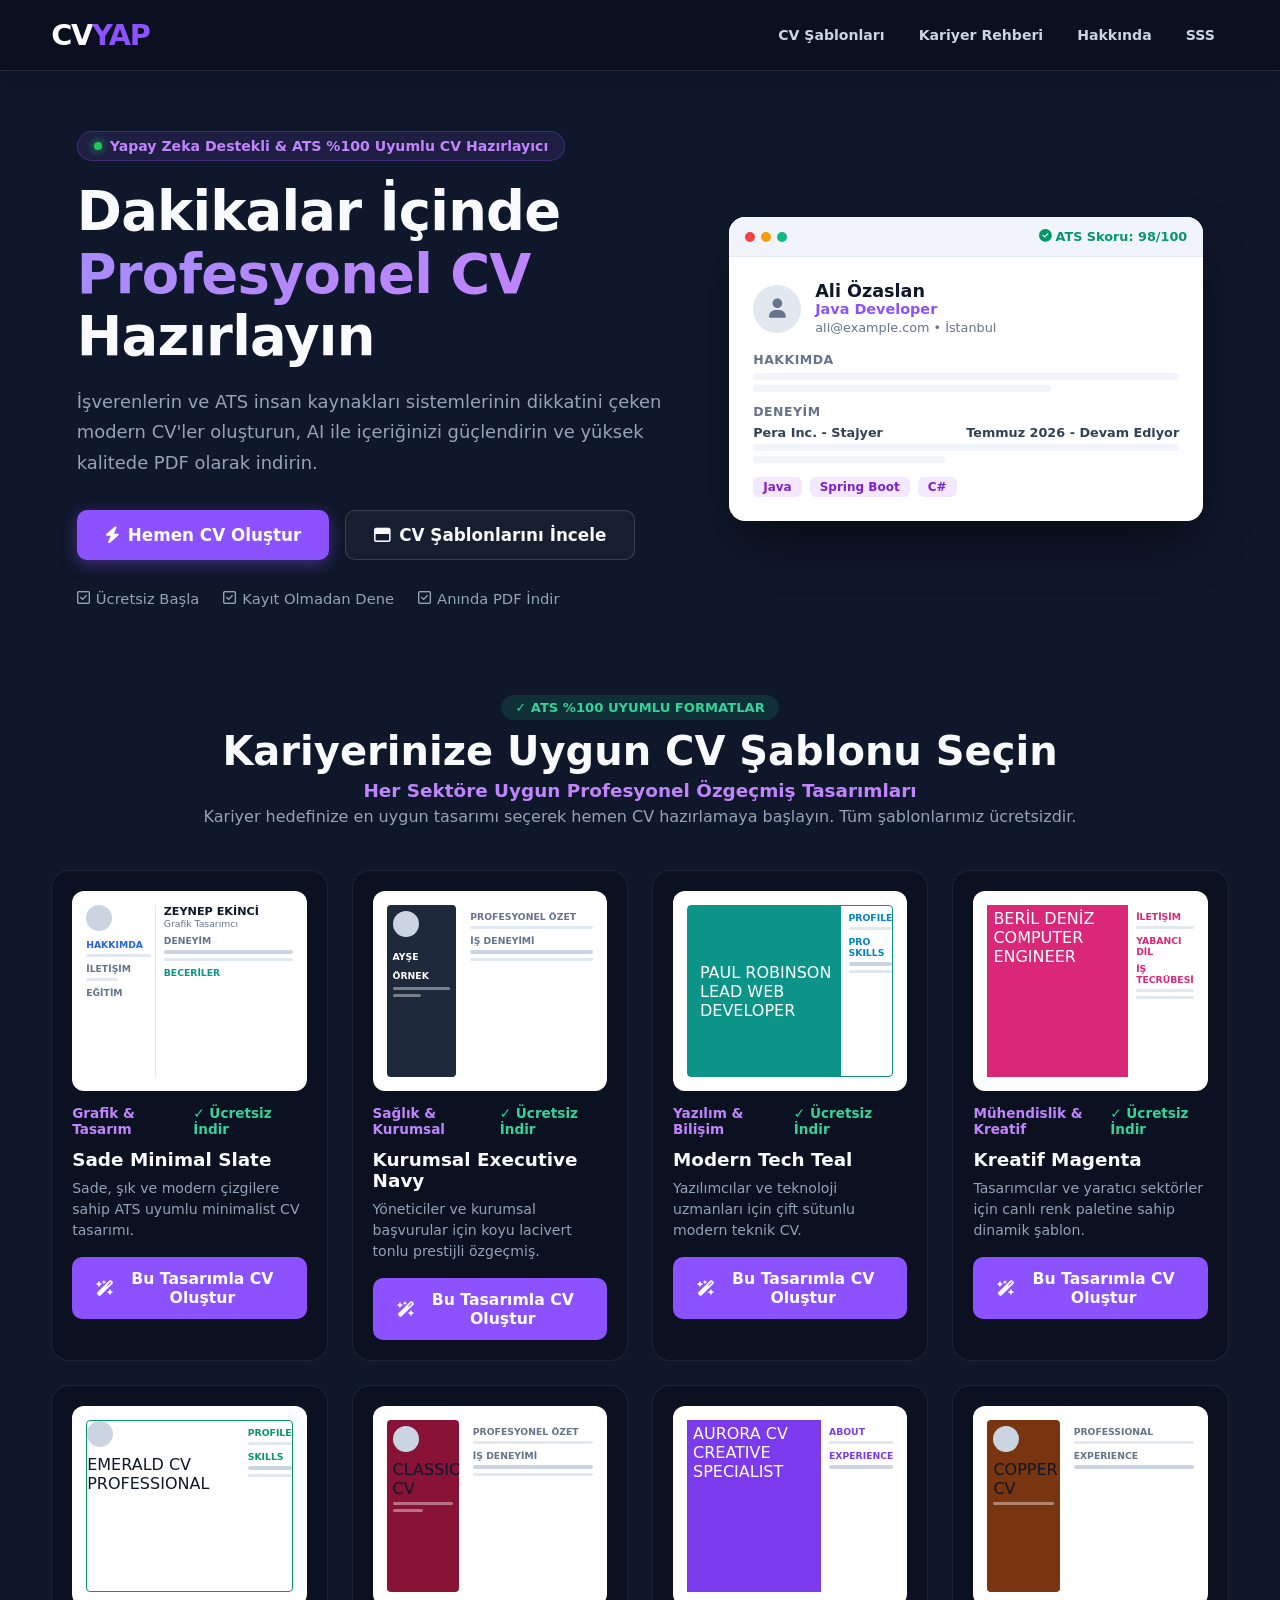
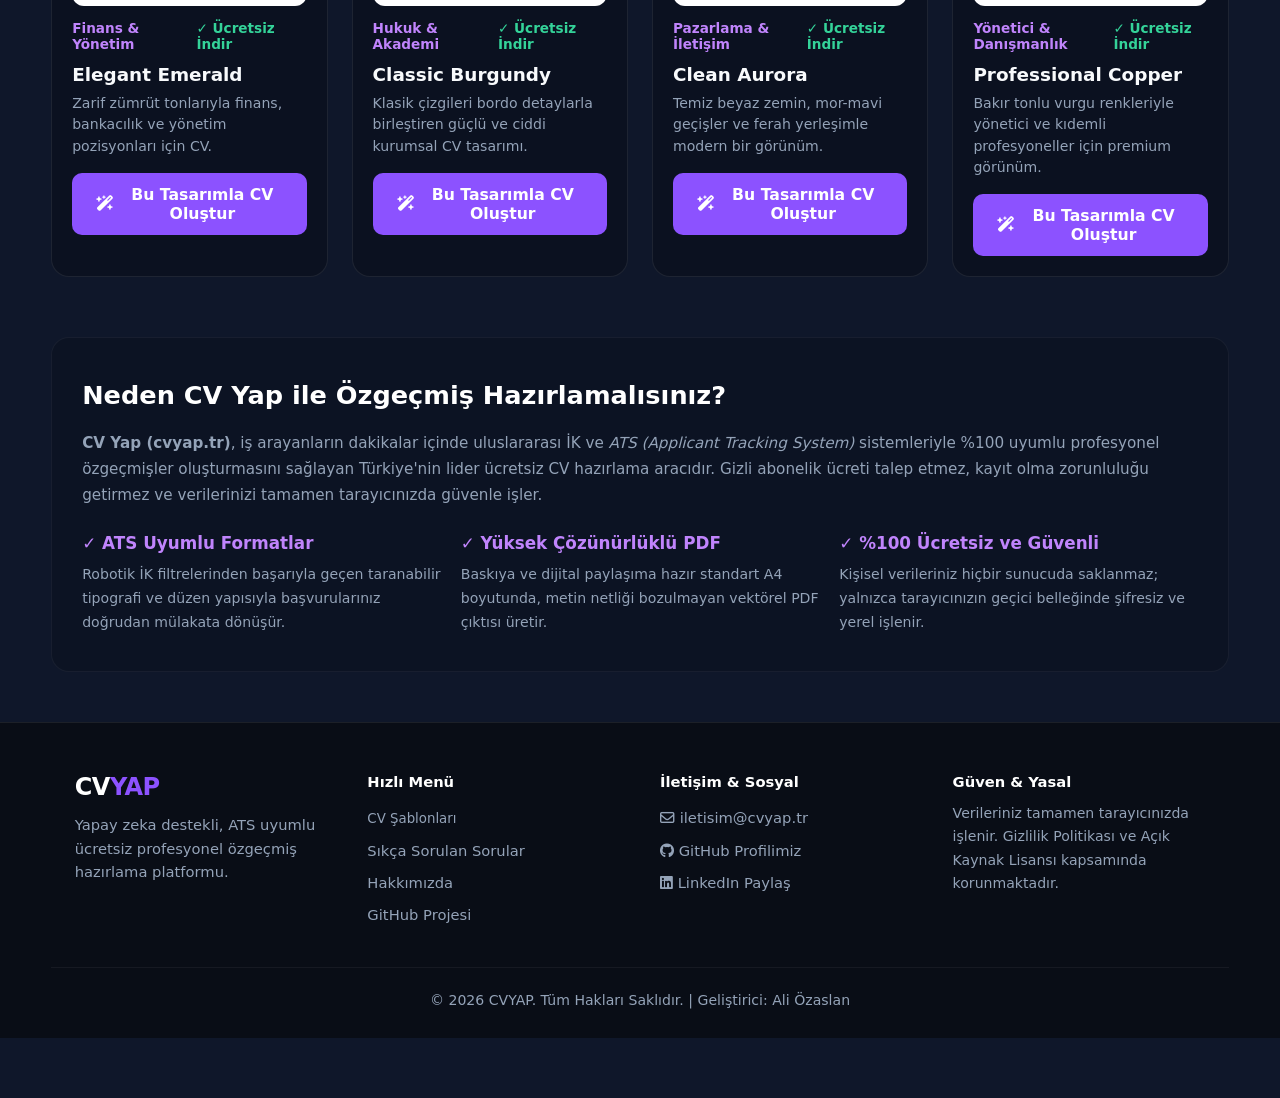
==== commit 32406497: "1" ====
--- a/index.html
+++ b/index.html
@@ -165,7 +165,6 @@
 
             <nav class="site-nav" aria-label="CVYAP ana menü">
                 <a href="sablonlar.html" class="site-nav-link">CV Şablonları</a>
-                <a href="#editorWorkspace" id="quickStartBtn" class="site-nav-link site-nav-link-primary">CV Oluştur</a>
                 <a href="kariyer-rehberi.html" class="site-nav-link">Kariyer Rehberi</a>
                 <a href="about.html" class="site-nav-link">Hakkında</a>
                 <a href="sss.html" class="site-nav-link">SSS</a>
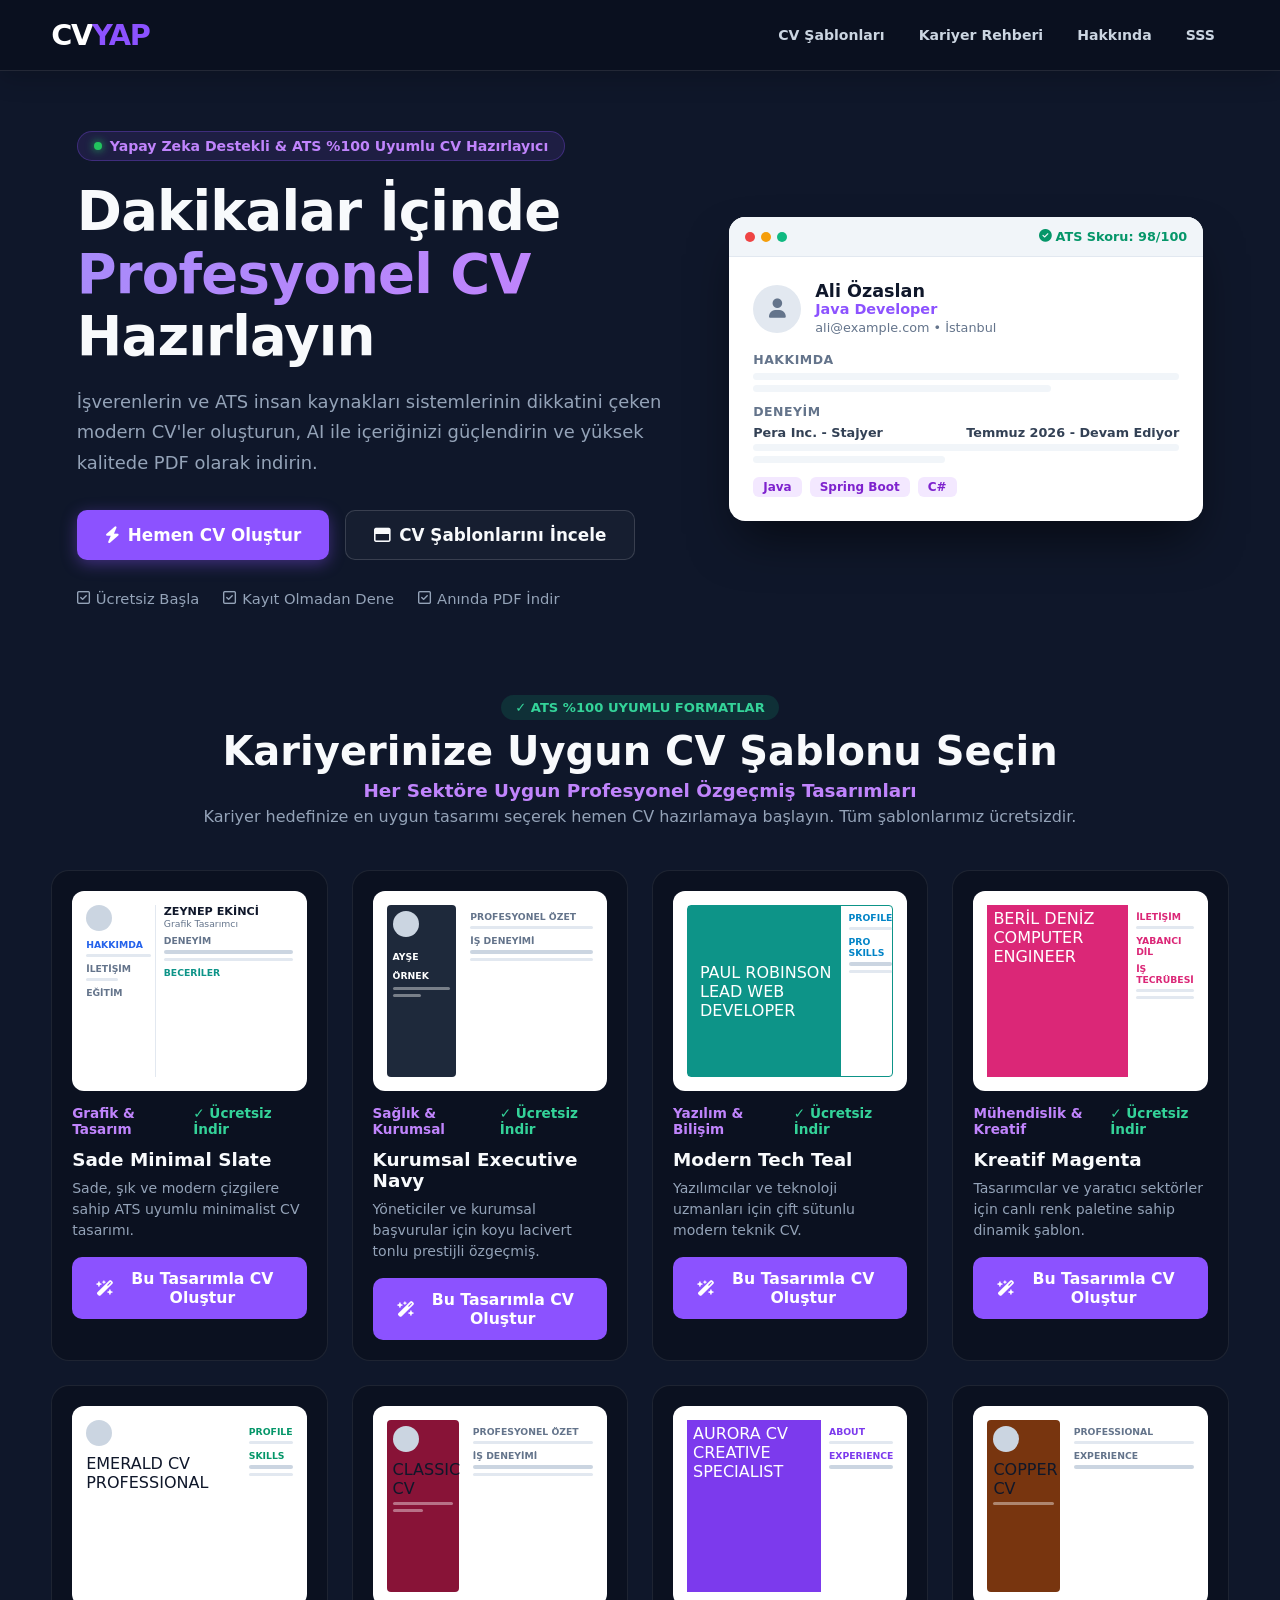
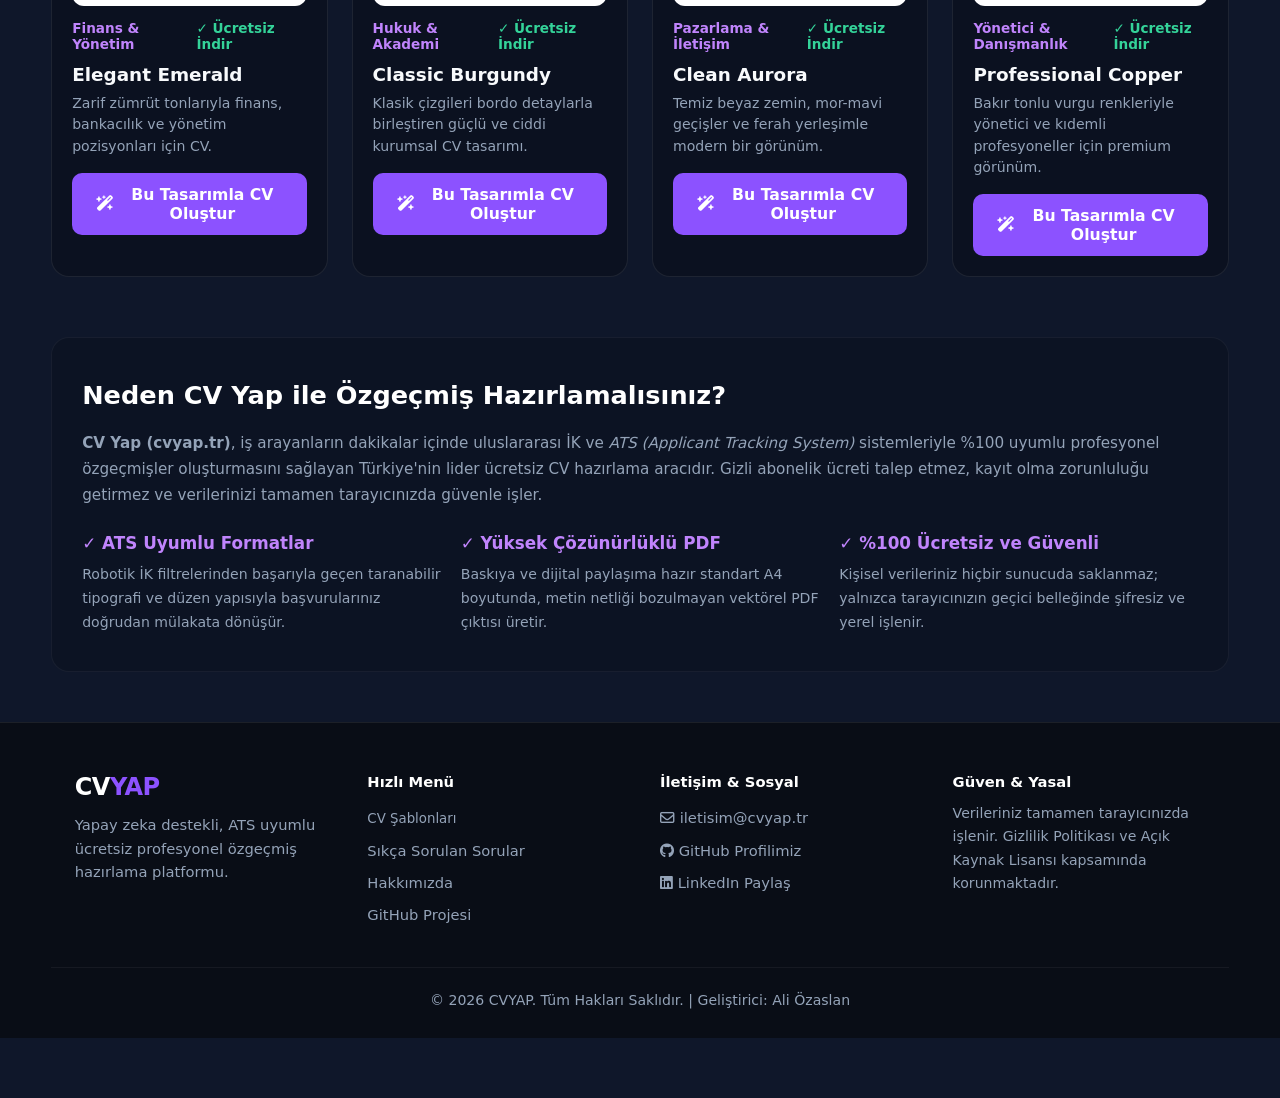
==== commit 581f51b5: "feat: Google AdSense kodu eklendi" ====
--- a/index.html
+++ b/index.html
@@ -10,6 +10,11 @@
 
         gtag('config', 'G-HSZXR4B0NV');
     </script>
+
+    <!-- Google AdSense -->
+    <script async src="https://pagead2.googlesyndication.com/pagead/js/adsbygoogle.js?client=ca-pub-8147482470944396"
+            crossorigin="anonymous"></script>
+
     <meta charset="UTF-8">
     <meta name="viewport" content="width=device-width, initial-scale=1.0">
 
@@ -402,7 +407,7 @@
             <!-- Şablon 5: Elegant Emerald -->
             <article class="template-card" data-template="elegant-emerald">
                 <div class="card-preview emerald-preview-mini">
-                    <div class="m-card-inner bordered-emerald">
+                    <div class="m-card-inner border-emerald">
                         <div class="m-top-bar-emerald">
                             <div class="m-circle-avatar emerald"></div>
                             <div class="m-top-info">
@@ -627,7 +632,7 @@
         </div>
 
         <div class="step-tabs">
-            <button class="step-tab active" data-step="1">1. Kişi</button>
+            <button class="step-tab active" data-step="1">1. Kişisel Bilgiler</button>
             <button class="step-tab" data-step="2">2. Proje</button>
             <button class="step-tab" data-step="3">3. Eğitim</button>
             <button class="step-tab" data-step="4">4. Deneyim</button>
